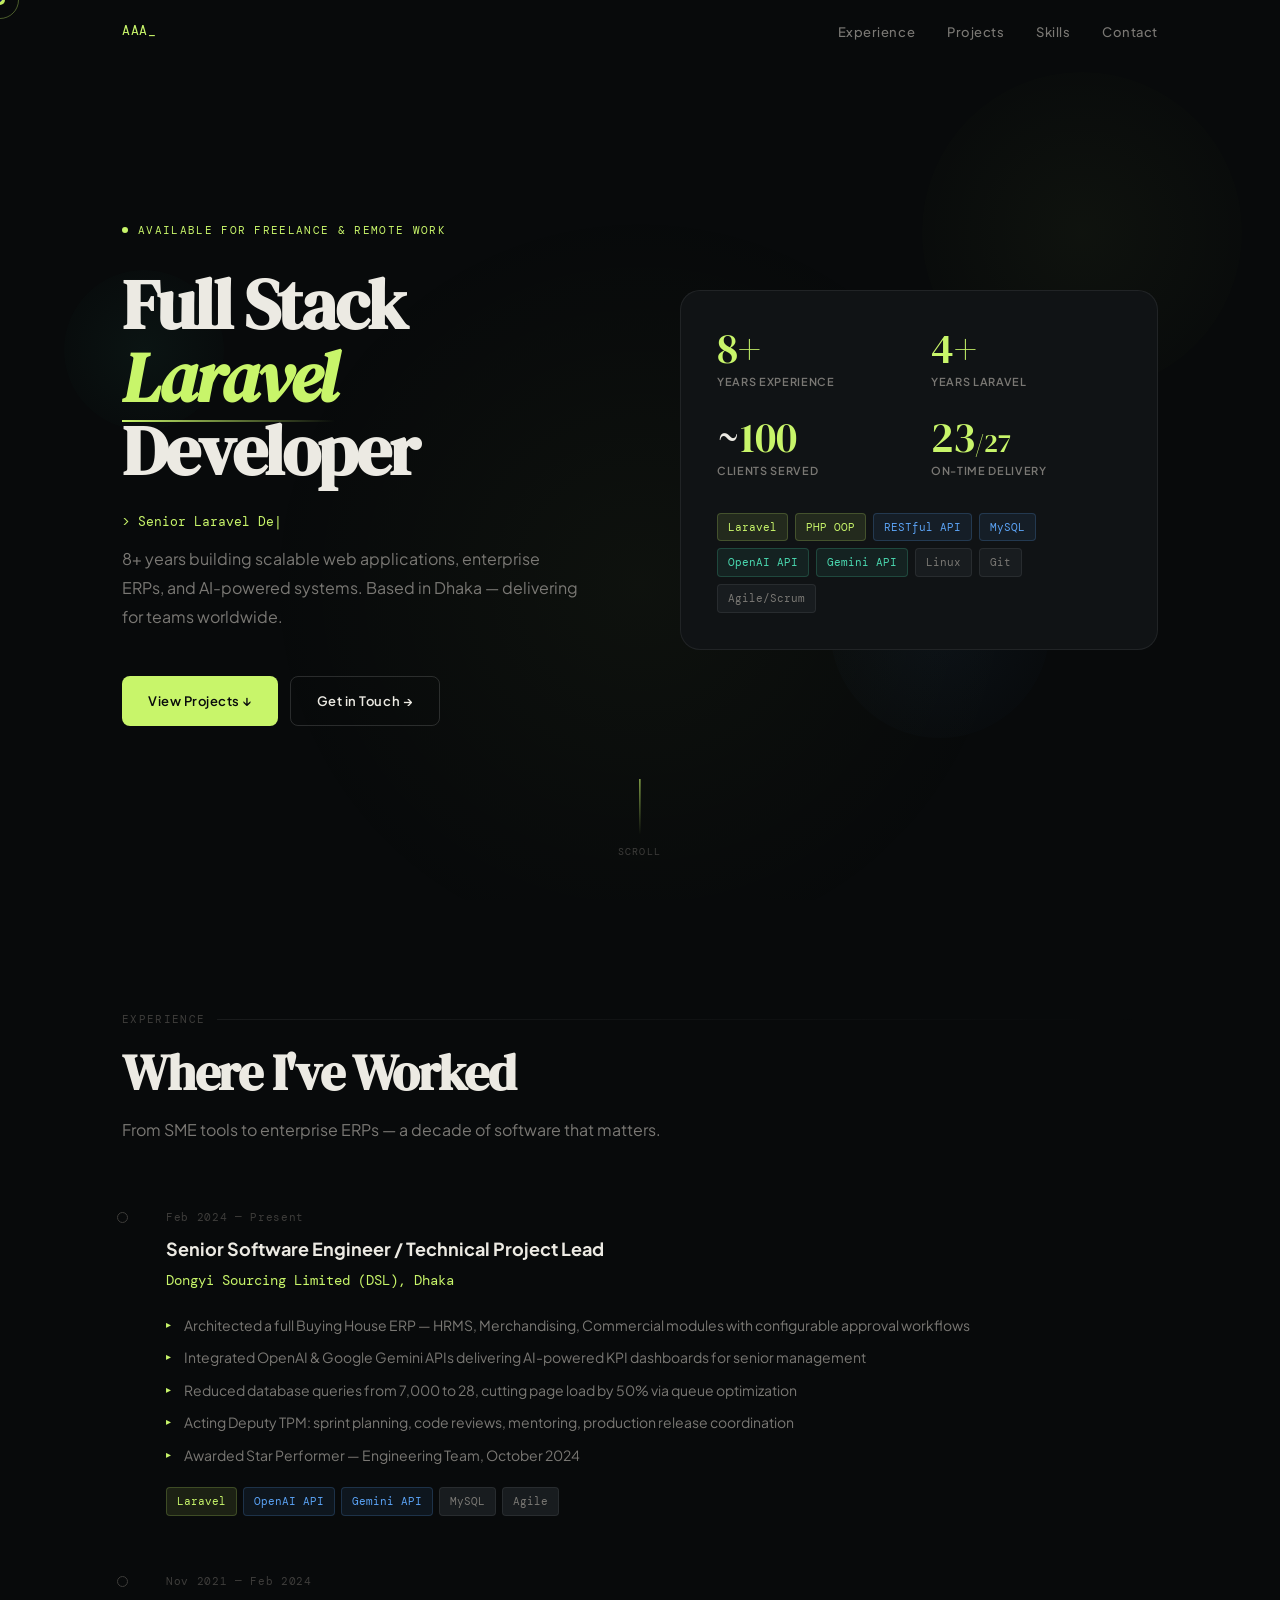
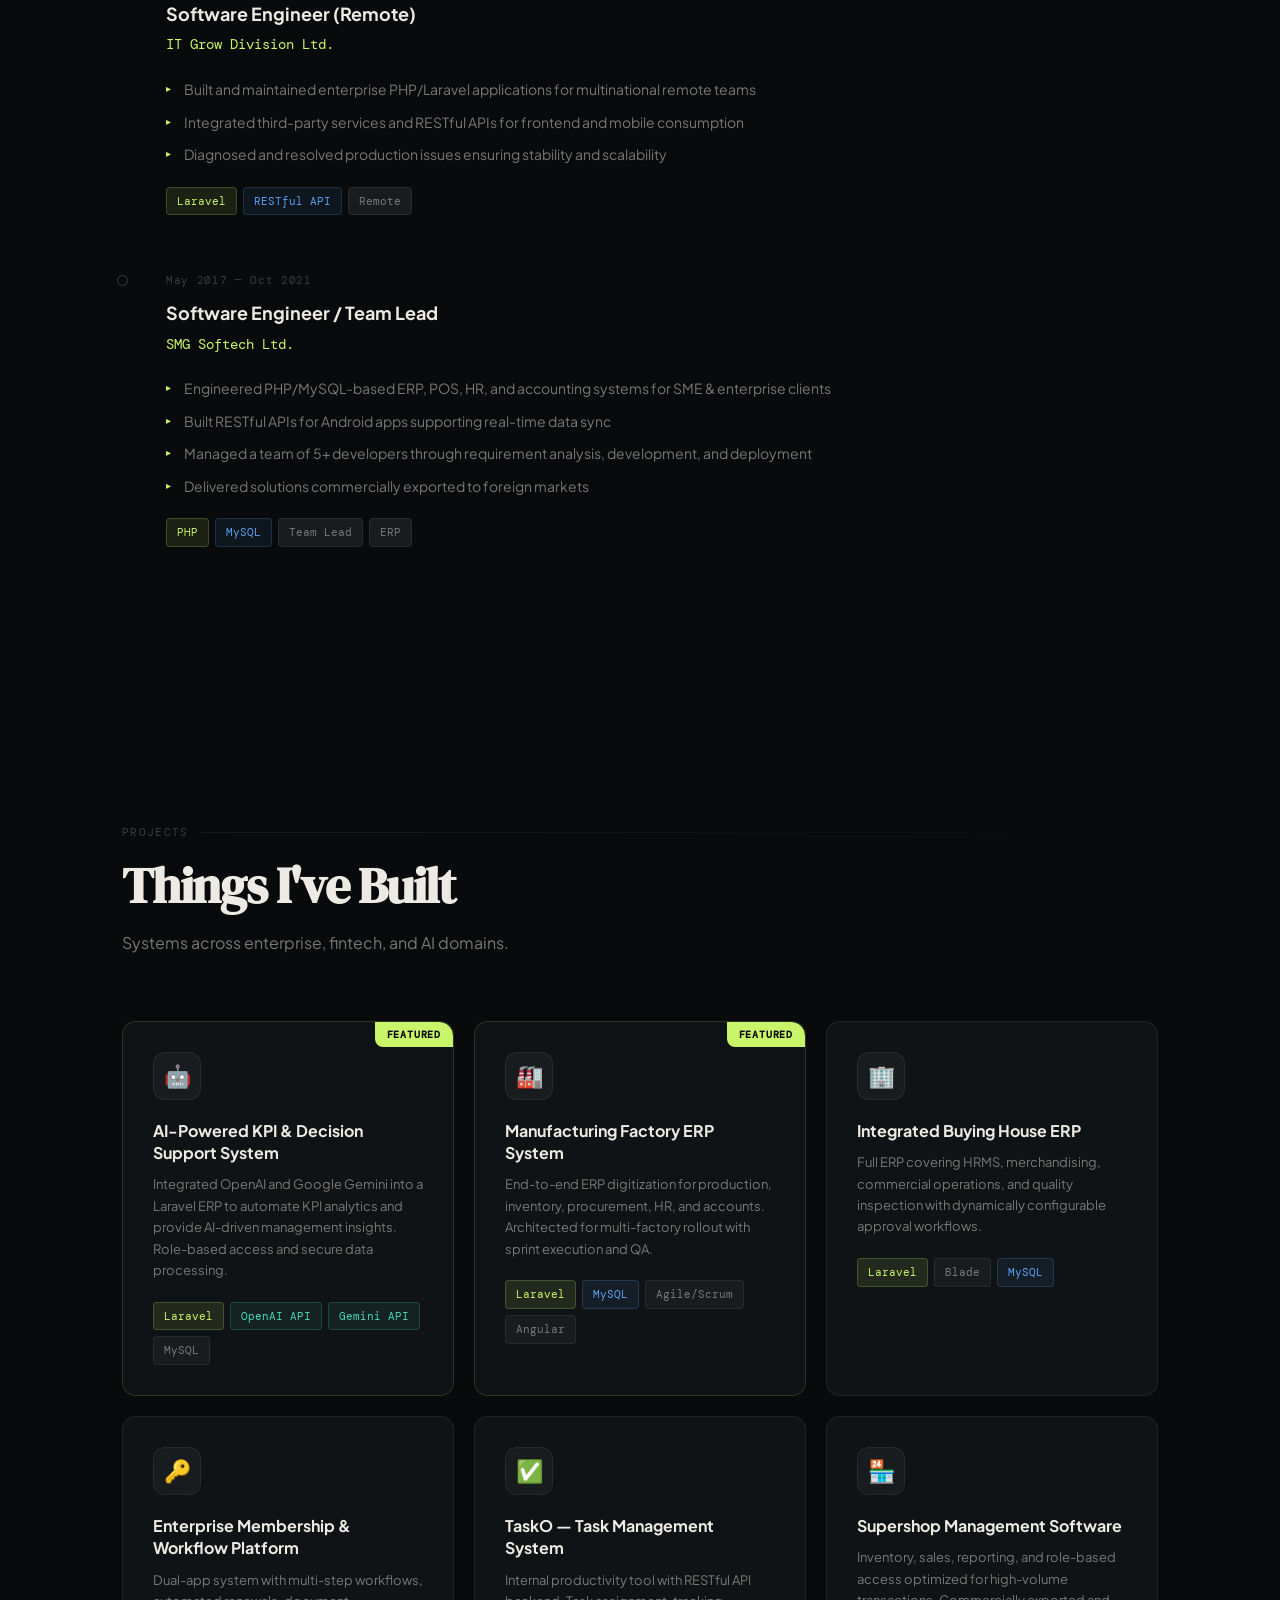
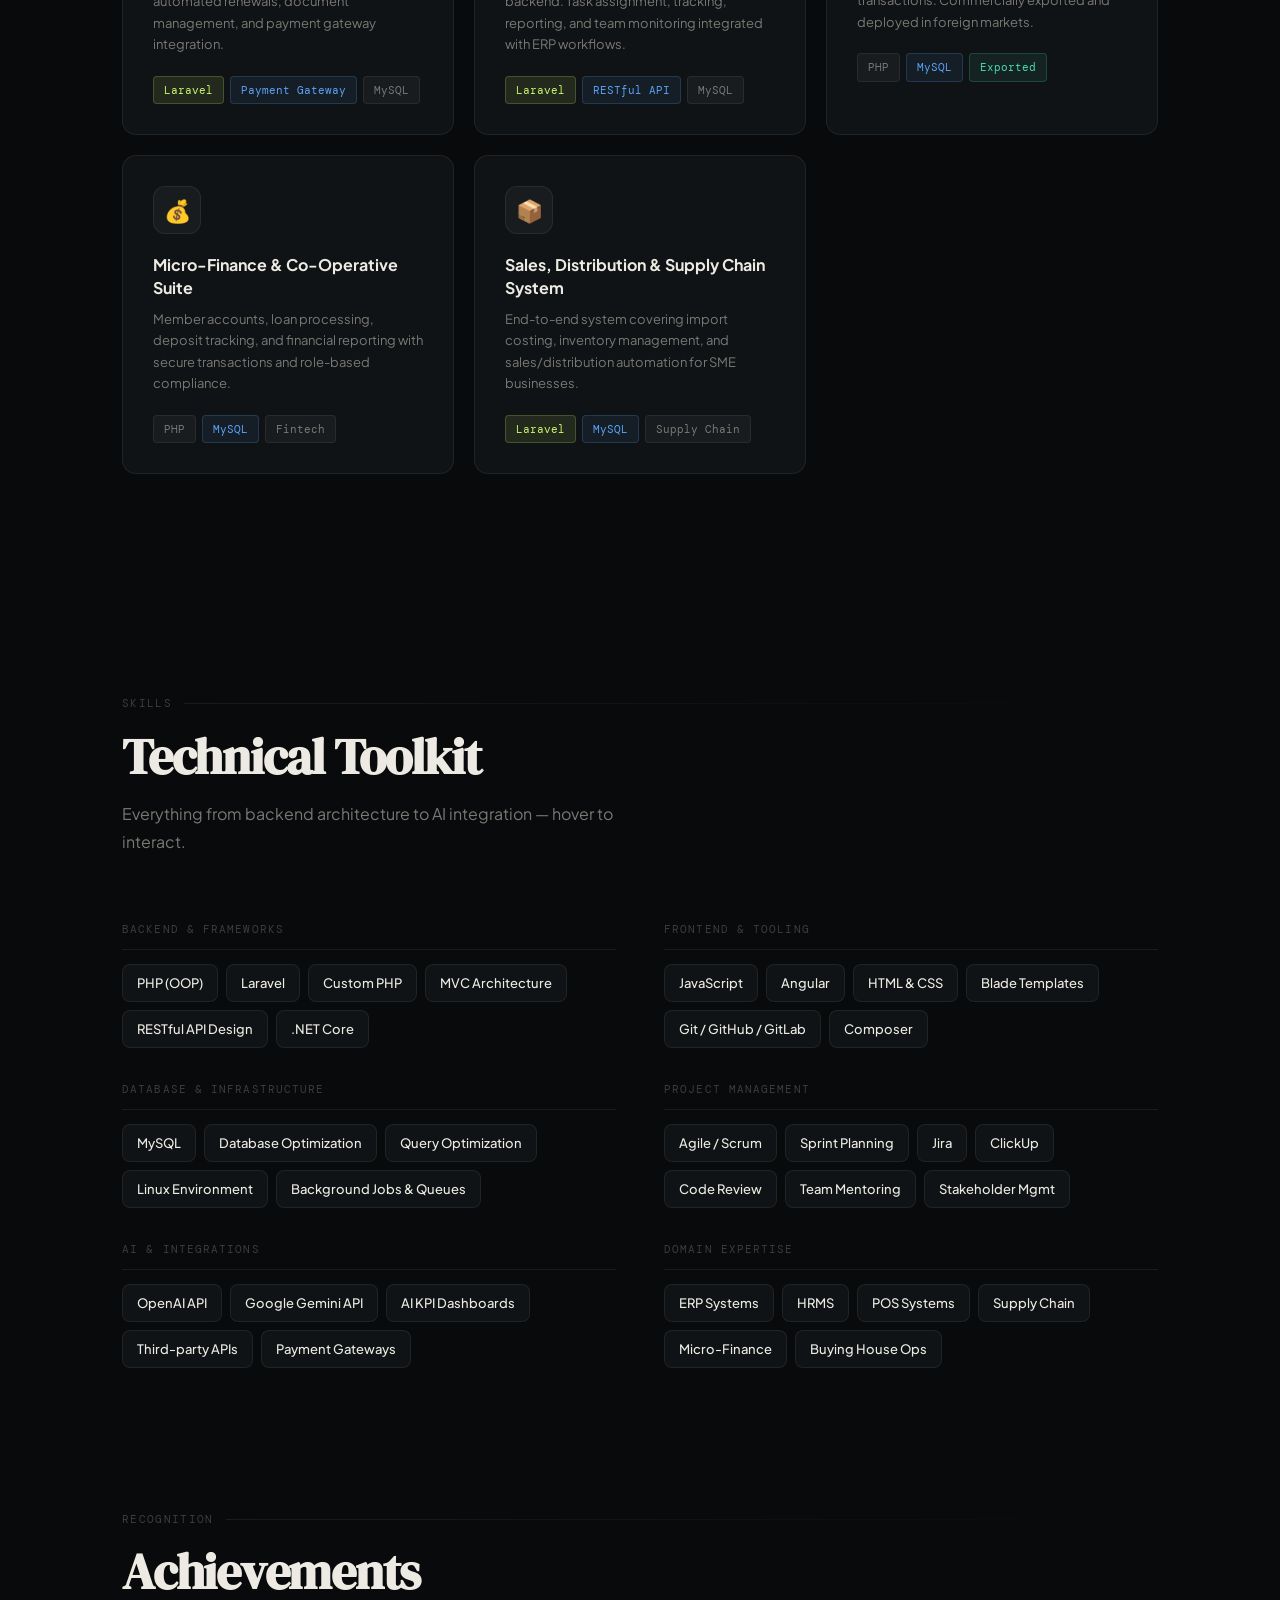
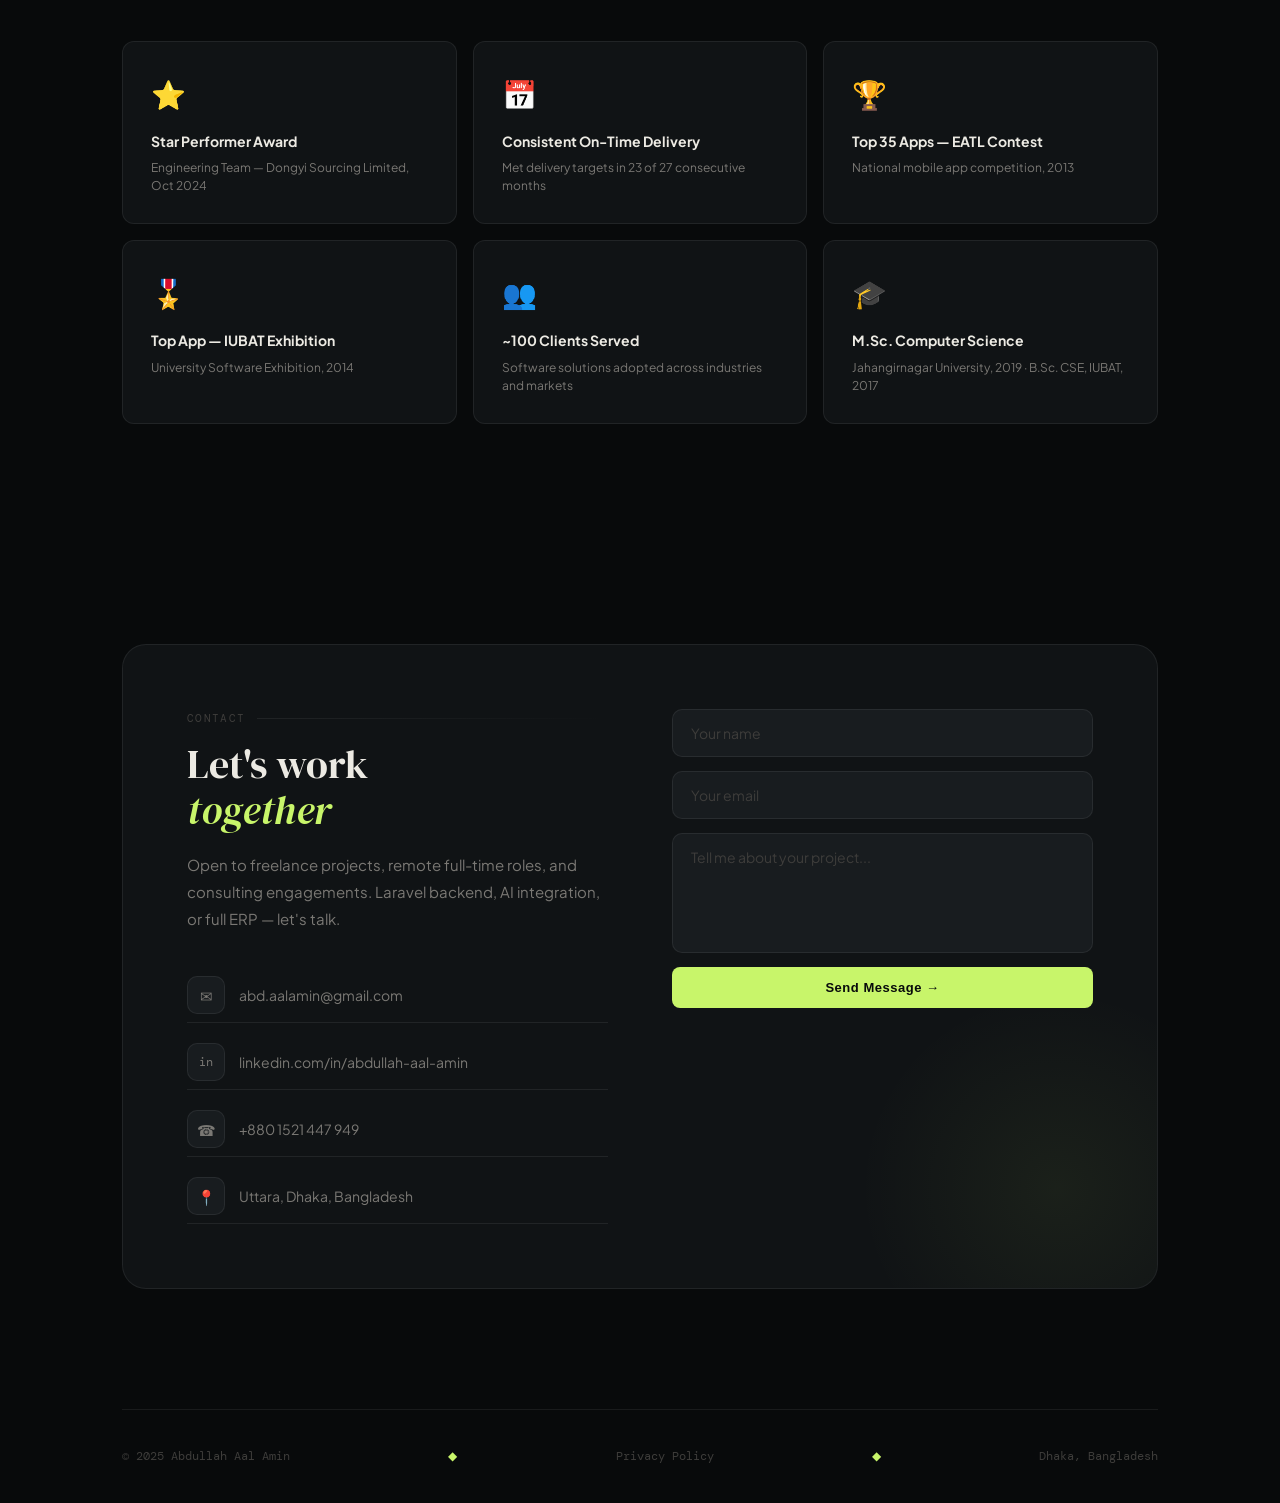
==== portfolio.html @ 5ec310ba "first commit" ====
<!DOCTYPE html>
<html lang="en">
<head>
<meta charset="UTF-8">
<meta name="viewport" content="width=device-width, initial-scale=1.0">
<title>Abdullah Aal Amin — Full Stack Laravel Developer</title>
<link rel="preconnect" href="https://fonts.googleapis.com">
<link rel="preconnect" href="https://fonts.gstatic.com" crossorigin>
<link href="https://fonts.googleapis.com/css2?family=DM+Serif+Display:ital@0;1&family=DM+Mono:wght@400;500&family=Plus+Jakarta+Sans:wght@300;400;500;600;700&display=swap" rel="stylesheet">
<style>
*,*::before,*::after{box-sizing:border-box;margin:0;padding:0}
:root{
  --bg:#080a0b;--sur:#101315;--sur2:#181c1f;
  --b:rgba(255,255,255,.07);--bh:rgba(255,255,255,.14);
  --tx:#eceae3;--mu:#7a7874;--di:#3e3d3b;
  --ac:#c8f56a;--a10:rgba(200,245,106,.10);--a20:rgba(200,245,106,.20);
  --bl:#5ba3f5;--tl:#4ad9b0;--pk:#f06292;--am:#f5c842;
  --fd:'DM Serif Display',serif;--fb:'Plus Jakarta Sans',sans-serif;--fm:'DM Mono',monospace;
}
html{scroll-behavior:smooth}
body{background:var(--bg);color:var(--tx);font-family:var(--fb);font-size:15px;line-height:1.7;-webkit-font-smoothing:antialiased;overflow-x:hidden;cursor:none}
::-webkit-scrollbar{width:3px}::-webkit-scrollbar-thumb{background:rgba(200,245,106,.3);border-radius:2px}

/* cursor */
#cur{position:fixed;width:10px;height:10px;background:var(--ac);border-radius:50%;pointer-events:none;z-index:9999;transform:translate(-50%,-50%);mix-blend-mode:difference;transition:width .2s,height .2s}
#cur-r{position:fixed;width:38px;height:38px;border:1px solid rgba(200,245,106,.35);border-radius:50%;pointer-events:none;z-index:9998;transform:translate(-50%,-50%);transition:width .3s,height .3s,opacity .3s}
a:hover~#cur,button:hover~#cur{width:22px;height:22px}

/* canvas */
#bgc{position:fixed;inset:0;z-index:0;pointer-events:none}

/* layout */
.wrap{position:relative;z-index:2}
.container{max-width:1100px;margin:0 auto;padding:0 32px}

/* nav */
nav{position:fixed;top:0;left:0;right:0;z-index:200;padding:18px 0;transition:all .4s}
nav.sc{background:rgba(8,10,11,.82);backdrop-filter:blur(24px);border-bottom:1px solid var(--b)}
nav .in{max-width:1100px;margin:0 auto;padding:0 32px;display:flex;align-items:center;justify-content:space-between}
.nlogo{font-family:var(--fm);font-size:13px;color:var(--ac);text-decoration:none;letter-spacing:.05em}
.nlogo::after{content:'_';animation:blink 1.1s step-end infinite}
@keyframes blink{50%{opacity:0}}
.nlinks{display:flex;gap:32px;list-style:none}
.nlinks a{color:var(--mu);text-decoration:none;font-size:13px;font-weight:500;letter-spacing:.04em;transition:color .2s;position:relative}
.nlinks a::after{content:'';position:absolute;bottom:-2px;left:0;width:0;height:1px;background:var(--ac);transition:width .3s}
.nlinks a:hover{color:var(--tx)}
.nlinks a:hover::after{width:100%}

/* hero */
#hero{min-height:100vh;display:flex;align-items:center;padding:140px 0 100px;position:relative;overflow:hidden}
.h-glow{position:absolute;top:15%;left:50%;transform:translateX(-50%);width:900px;height:900px;background:radial-gradient(ellipse,rgba(200,245,106,.035) 0%,transparent 60%);pointer-events:none;animation:pglow 5s ease-in-out infinite}
@keyframes pglow{0%,100%{opacity:.7;transform:translateX(-50%) scale(1)}50%{opacity:1;transform:translateX(-50%) scale(1.06)}}
.h-grid{display:grid;grid-template-columns:1fr 1fr;gap:80px;align-items:center}

.eyebrow{display:inline-flex;align-items:center;gap:10px;font-family:var(--fm);font-size:11px;color:var(--ac);letter-spacing:.12em;text-transform:uppercase;margin-bottom:28px;opacity:0;animation:sil .7s .2s ease forwards}
.edot{width:6px;height:6px;border-radius:50%;background:var(--ac);animation:dp 2s ease-in-out infinite;flex-shrink:0}
@keyframes dp{0%,100%{box-shadow:0 0 0 0 rgba(200,245,106,.5)}50%{box-shadow:0 0 0 7px rgba(200,245,106,0)}}

h1{font-family:var(--fd);font-size:clamp(44px,5.5vw,72px);line-height:1.04;letter-spacing:-.025em;margin-bottom:24px;opacity:0;animation:sil .8s .35s ease forwards}
h1 em{font-style:italic;color:var(--ac);position:relative}
h1 em::after{content:'';position:absolute;bottom:4px;left:0;right:0;height:2px;background:linear-gradient(90deg,var(--ac),transparent);transform:scaleX(0);transform-origin:left;animation:udraw 1s 1.3s ease forwards}
@keyframes udraw{to{transform:scaleX(1)}}

.tw-wrap{font-family:var(--fm);font-size:13px;color:var(--ac);min-height:24px;margin-bottom:10px;opacity:0;animation:fi .5s .55s forwards}
.hero-desc{color:var(--mu);font-size:16px;line-height:1.8;margin-bottom:44px;max-width:460px;opacity:0;animation:sil .7s .65s ease forwards}
.hctas{display:flex;gap:12px;flex-wrap:wrap;opacity:0;animation:sil .7s .8s ease forwards}

.btn{display:inline-flex;align-items:center;gap:8px;padding:13px 26px;border-radius:8px;font-size:13px;font-weight:600;letter-spacing:.04em;text-decoration:none;cursor:none;border:none;transition:all .25s;white-space:nowrap}
.btn-p{background:var(--ac);color:#080a0b;position:relative;overflow:hidden}
.btn-p::before{content:'';position:absolute;inset:0;background:linear-gradient(135deg,rgba(255,255,255,.2),transparent);opacity:0;transition:opacity .3s}
.btn-p:hover::before{opacity:1}
.btn-p:hover{transform:translateY(-2px);box-shadow:0 14px 40px rgba(200,245,106,.3)}
.btn-g{background:transparent;color:var(--tx);border:1px solid var(--bh)}
.btn-g:hover{border-color:var(--ac);color:var(--ac);box-shadow:0 0 20px rgba(200,245,106,.1)}

/* hero card */
.hcard{background:var(--sur);border:1px solid var(--b);border-radius:20px;padding:36px;position:relative;overflow:hidden;opacity:0;animation:sir .9s .5s ease forwards;transition:transform .15s ease-out}
.hcard-glow{position:absolute;inset:0;background:radial-gradient(circle at var(--mx,50%) var(--my,40%),rgba(200,245,106,.09) 0%,transparent 55%);pointer-events:none;opacity:0;transition:opacity .4s}
.hcard:hover .hcard-glow{opacity:1}
.sgrid{display:grid;grid-template-columns:1fr 1fr;gap:24px;margin-bottom:32px}
.snum{font-family:var(--fd);font-size:42px;color:var(--tx);line-height:1;margin-bottom:4px}
.snum span{color:var(--ac)}
.slbl{font-size:11px;color:var(--mu);font-weight:600;letter-spacing:.06em;text-transform:uppercase}
.tbs{display:flex;flex-wrap:wrap;gap:7px}
.badge{font-family:var(--fm);font-size:11px;padding:4px 10px;border-radius:4px;background:var(--sur2);color:var(--mu);border:1px solid var(--b);transition:all .2s;cursor:none}
.badge:hover{border-color:var(--bh);color:var(--tx)}
.badge.ac{color:var(--ac);border-color:var(--a20);background:var(--a10)}
.badge.bl{color:var(--bl);border-color:rgba(91,163,245,.2);background:rgba(91,163,245,.08)}
.badge.tl{color:var(--tl);border-color:rgba(74,217,176,.2);background:rgba(74,217,176,.08)}

/* scroll indicator */
.scroll-ind{position:absolute;bottom:40px;left:50%;transform:translateX(-50%);display:flex;flex-direction:column;align-items:center;gap:8px;opacity:0;animation:fi 1s 1.6s forwards}
.scroll-line{width:1px;height:56px;background:linear-gradient(to bottom,var(--ac),transparent);transform-origin:top;animation:sdrop 2.2s ease-in-out infinite}
@keyframes sdrop{0%{transform:scaleY(0);transform-origin:top}50%{transform:scaleY(1);transform-origin:top}51%{transform:scaleY(1);transform-origin:bottom}100%{transform:scaleY(0);transform-origin:bottom}}
.scroll-txt{font-family:var(--fm);font-size:10px;color:var(--di);letter-spacing:.12em;text-transform:uppercase}

/* sections */
section{padding:110px 0}
.slabel{display:flex;align-items:center;gap:12px;font-family:var(--fm);font-size:11px;color:var(--di);letter-spacing:.12em;text-transform:uppercase;margin-bottom:16px}
.slabel::after{content:'';flex:1;height:1px;background:linear-gradient(90deg,var(--b),transparent)}
h2{font-family:var(--fd);font-size:clamp(30px,4vw,50px);line-height:1.1;letter-spacing:-.025em;margin-bottom:16px}
.sdesc{color:var(--mu);font-size:16px;max-width:540px;margin-bottom:64px;line-height:1.75}

/* timeline */
.tline{position:relative}
.tline-bar{position:absolute;left:0;top:0;width:1px;background:linear-gradient(to bottom,var(--ac),rgba(200,245,106,.1));height:0;transition:height 1.2s ease}
.tlitem{padding:0 0 56px 44px;position:relative}
.tldot{position:absolute;left:-5px;top:4px;width:11px;height:11px;border-radius:50%;background:var(--bg);border:1.5px solid var(--di);transition:all .4s;z-index:2}
.tlitem:hover .tldot{border-color:var(--ac);background:var(--ac);box-shadow:0 0 18px rgba(200,245,106,.5)}
.tldate{font-family:var(--fm);font-size:11px;color:var(--di);letter-spacing:.06em;margin-bottom:8px}
.tlrole{font-size:18px;font-weight:700;color:var(--tx);margin-bottom:4px}
.tlco{font-size:14px;color:var(--ac);margin-bottom:16px;font-family:var(--fm)}
.tldesc{color:var(--mu);font-size:14px;line-height:1.75}
.tldesc ul{list-style:none}
.tldesc li{padding:4px 0 4px 18px;position:relative}
.tldesc li::before{content:'▸';position:absolute;left:0;color:var(--ac);font-size:10px;top:7px}
.tltags{display:flex;flex-wrap:wrap;gap:6px;margin-top:16px}

/* projects */
.pgrid{display:grid;grid-template-columns:repeat(auto-fill,minmax(330px,1fr));gap:20px}
.pcard{background:var(--sur);border:1px solid var(--b);border-radius:14px;padding:30px;position:relative;overflow:hidden;cursor:none;transition:border-color .3s}
.pcard::before{content:'';position:absolute;inset:0;background:radial-gradient(circle at var(--mx,50%) var(--my,50%),rgba(200,245,106,.07) 0%,transparent 55%);opacity:0;transition:opacity .3s;pointer-events:none}
.pcard:hover::before{opacity:1}
.pcard:hover{border-color:var(--bh)}
.pcard.feat{border-color:rgba(200,245,106,.15)}
.flbl{position:absolute;top:0;right:0;background:var(--ac);color:#080a0b;font-family:var(--fm);font-size:10px;font-weight:700;padding:4px 12px;border-radius:0 14px 0 8px;letter-spacing:.08em;text-transform:uppercase}
.picon{width:48px;height:48px;border-radius:12px;display:flex;align-items:center;justify-content:center;font-size:22px;margin-bottom:20px;background:var(--sur2);border:1px solid var(--b)}
.ptitle{font-size:16px;font-weight:700;margin-bottom:10px;line-height:1.4}
.pdesc{font-size:13px;color:var(--mu);line-height:1.65;margin-bottom:20px}
.ptags{display:flex;flex-wrap:wrap;gap:6px}

/* skills */
.sklayout{display:grid;grid-template-columns:1fr 1fr;gap:48px}
.skgroup{margin-bottom:32px}
.sktitle{font-family:var(--fm);font-size:11px;color:var(--di);letter-spacing:.1em;text-transform:uppercase;margin-bottom:14px;padding-bottom:10px;border-bottom:1px solid var(--b)}
.sklist{display:flex;flex-wrap:wrap;gap:8px}
.skchip{font-size:13px;font-weight:500;padding:7px 14px;border-radius:8px;background:var(--sur);border:1px solid var(--b);color:var(--tx);transition:all .25s;cursor:none;position:relative;overflow:hidden}
.skchip::before{content:'';position:absolute;inset:0;background:var(--ac);transform:translateY(101%);transition:transform .25s ease;z-index:0}
.skchip span{position:relative;z-index:1;transition:color .25s}
.skchip:hover::before{transform:translateY(0)}
.skchip:hover span{color:#080a0b}

/* achievements */
.agrid{display:grid;grid-template-columns:repeat(3,1fr);gap:16px}
.acard{background:var(--sur);border:1px solid var(--b);border-radius:12px;padding:28px;transition:all .3s;cursor:none;position:relative;overflow:hidden}
.acard::after{content:'';position:absolute;bottom:0;left:0;right:0;height:2px;background:linear-gradient(90deg,var(--ac),transparent);transform:scaleX(0);transform-origin:left;transition:transform .4s}
.acard:hover{border-color:var(--bh);transform:translateY(-3px)}
.acard:hover::after{transform:scaleX(1)}
.aicon{font-size:28px;margin-bottom:12px}
.atitle{font-size:14px;font-weight:700;margin-bottom:6px}
.asub{font-size:12px;color:var(--mu);line-height:1.5}

/* contact */
.cwrap{background:var(--sur);border:1px solid var(--b);border-radius:24px;padding:64px;display:grid;grid-template-columns:1fr 1fr;gap:64px;position:relative;overflow:hidden}
.cblob{position:absolute;bottom:-100px;right:-100px;width:400px;height:400px;background:radial-gradient(circle,rgba(200,245,106,.06) 0%,transparent 70%);pointer-events:none;animation:pglow 6s ease-in-out infinite}
.ctitle{font-family:var(--fd);font-size:40px;margin-bottom:18px;line-height:1.15}
.cdesc{color:var(--mu);font-size:15px;line-height:1.8;margin-bottom:36px}
.clinks{display:flex;flex-direction:column;gap:12px}
.clink{display:flex;align-items:center;gap:14px;color:var(--mu);text-decoration:none;font-size:14px;transition:all .25s;padding:8px 0;border-bottom:1px solid var(--b)}
.clink:hover{color:var(--ac);border-bottom-color:var(--a20);padding-left:6px}
.clico{width:38px;height:38px;border-radius:10px;background:var(--sur2);border:1px solid var(--b);display:flex;align-items:center;justify-content:center;font-size:15px;flex-shrink:0;transition:all .25s}
.clink:hover .clico{background:var(--a10);border-color:var(--a20)}
.cform{display:flex;flex-direction:column;gap:14px}
.cform input,.cform textarea{width:100%;padding:14px 18px;background:var(--sur2);border:1px solid var(--b);border-radius:10px;color:var(--tx);font-family:var(--fb);font-size:14px;outline:none;transition:border-color .25s,box-shadow .25s;resize:none}
.cform input:focus,.cform textarea:focus{border-color:var(--ac);box-shadow:0 0 0 3px rgba(200,245,106,.08)}
.cform input::placeholder,.cform textarea::placeholder{color:var(--di)}

/* footer */
footer{padding:36px 0;border-top:1px solid var(--b);display:flex;align-items:center;justify-content:space-between;font-size:12px;color:var(--di);font-family:var(--fm)}

/* reveal */
.rv{opacity:0;transform:translateY(30px);transition:opacity .7s ease,transform .7s ease}
.rv.on{opacity:1;transform:none}

/* orbs */
.orb{position:absolute;border-radius:50%;pointer-events:none;animation:forb var(--d,9s) ease-in-out infinite}
@keyframes forb{0%,100%{transform:translate(0,0)}33%{transform:translate(var(--x1,20px),var(--y1,-20px))}66%{transform:translate(var(--x2,-15px),var(--y2,15px))}}

/* keyframes */
@keyframes sil{from{opacity:0;transform:translateX(-28px)}to{opacity:1;transform:none}}
@keyframes sir{from{opacity:0;transform:translateX(28px)}to{opacity:1;transform:none}}
@keyframes fi{from{opacity:0}to{opacity:1}}

/* responsive */
@media(max-width:768px){
  .h-grid,.sklayout,.cwrap{grid-template-columns:1fr;gap:48px}
  .agrid{grid-template-columns:1fr 1fr}
  .nlinks{display:none}
  .container{padding:0 20px}
  footer{flex-direction:column;gap:8px;text-align:center}
  #cur,#cur-r{display:none}
  body{cursor:auto}
  .btn,.badge,.skchip,.pcard,.acard,.clink{cursor:auto}
}
</style>
</head>
<body>
<div id="cur"></div>
<div id="cur-r"></div>
<canvas id="bgc"></canvas>

<div class="wrap">

<nav id="nav">
  <div class="in">
    <a href="#hero" class="nlogo">AAA</a>
    <ul class="nlinks">
      <li><a href="#experience">Experience</a></li>
      <li><a href="#projects">Projects</a></li>
      <li><a href="#skills">Skills</a></li>
      <li><a href="#contact">Contact</a></li>
    </ul>
  </div>
</nav>

<section id="hero">
  <div class="h-glow"></div>
  <div class="orb" style="width:320px;height:320px;background:radial-gradient(circle,rgba(200,245,106,.04),transparent);top:8%;right:3%;--d:10s;--x1:25px;--y1:-18px;--x2:-18px;--y2:22px"></div>
  <div class="orb" style="width:220px;height:220px;background:radial-gradient(circle,rgba(91,163,245,.05),transparent);bottom:18%;right:18%;--d:13s;--x1:-22px;--y1:14px;--x2:18px;--y2:-22px"></div>
  <div class="orb" style="width:160px;height:160px;background:radial-gradient(circle,rgba(74,217,176,.05),transparent);top:30%;left:5%;--d:8s;--x1:15px;--y1:20px;--x2:-20px;--y2:-10px"></div>
  <div class="container">
    <div class="h-grid">
      <div>
        <div class="eyebrow"><div class="edot"></div>Available for freelance &amp; remote work</div>
        <h1>Full Stack<br><em>Laravel</em><br>Developer</h1>
        <div class="tw-wrap"><span id="tw"></span><span style="color:var(--ac);animation:blink 1s step-end infinite">|</span></div>
        <p class="hero-desc">8+ years building scalable web applications, enterprise ERPs, and AI-powered systems. Based in Dhaka — delivering for teams worldwide.</p>
        <div class="hctas">
          <a href="#projects" class="btn btn-p">View Projects ↓</a>
          <a href="#contact" class="btn btn-g">Get in Touch →</a>
        </div>
      </div>
      <div>
        <div class="hcard" id="hcard">
          <div class="hcard-glow"></div>
          <div class="sgrid">
            <div><div class="snum"><span class="cn" data-t="8">0</span><span>+</span></div><div class="slbl">Years Experience</div></div>
            <div><div class="snum"><span class="cn" data-t="4">0</span><span>+</span></div><div class="slbl">Years Laravel</div></div>
            <div><div class="snum">~<span class="cn" data-t="100">0</span></div><div class="slbl">Clients Served</div></div>
            <div><div class="snum"><span class="cn" data-t="23">0</span><span style="color:var(--ac);font-size:26px">/27</span></div><div class="slbl">On-Time Delivery</div></div>
          </div>
          <div class="tbs">
            <span class="badge ac">Laravel</span><span class="badge ac">PHP OOP</span><span class="badge bl">RESTful API</span><span class="badge bl">MySQL</span><span class="badge tl">OpenAI API</span><span class="badge tl">Gemini API</span><span class="badge">Linux</span><span class="badge">Git</span><span class="badge">Agile/Scrum</span>
          </div>
        </div>
      </div>
    </div>
  </div>
  <div class="scroll-ind">
    <div class="scroll-line"></div>
    <div class="scroll-txt">Scroll</div>
  </div>
</section>

<section id="experience">
  <div class="container">
    <div class="slabel rv">Experience</div>
    <h2 class="rv">Where I've Worked</h2>
    <p class="sdesc rv">From SME tools to enterprise ERPs — a decade of software that matters.</p>
    <div class="tline">
      <div class="tline-bar" id="tlbar"></div>
      <div class="tlitem rv">
        <div class="tldot"></div>
        <div class="tldate">Feb 2024 — Present</div>
        <div class="tlrole">Senior Software Engineer / Technical Project Lead</div>
        <div class="tlco">Dongyi Sourcing Limited (DSL), Dhaka</div>
        <div class="tldesc"><ul>
          <li>Architected a full Buying House ERP — HRMS, Merchandising, Commercial modules with configurable approval workflows</li>
          <li>Integrated OpenAI &amp; Google Gemini APIs delivering AI-powered KPI dashboards for senior management</li>
          <li>Reduced database queries from 7,000 to 28, cutting page load by 50% via queue optimization</li>
          <li>Acting Deputy TPM: sprint planning, code reviews, mentoring, production release coordination</li>
          <li>Awarded Star Performer — Engineering Team, October 2024</li>
        </ul></div>
        <div class="tltags"><span class="badge ac">Laravel</span><span class="badge bl">OpenAI API</span><span class="badge bl">Gemini API</span><span class="badge">MySQL</span><span class="badge">Agile</span></div>
      </div>
      <div class="tlitem rv">
        <div class="tldot"></div>
        <div class="tldate">Nov 2021 — Feb 2024</div>
        <div class="tlrole">Software Engineer (Remote)</div>
        <div class="tlco">IT Grow Division Ltd.</div>
        <div class="tldesc"><ul>
          <li>Built and maintained enterprise PHP/Laravel applications for multinational remote teams</li>
          <li>Integrated third-party services and RESTful APIs for frontend and mobile consumption</li>
          <li>Diagnosed and resolved production issues ensuring stability and scalability</li>
        </ul></div>
        <div class="tltags"><span class="badge ac">Laravel</span><span class="badge bl">RESTful API</span><span class="badge">Remote</span></div>
      </div>
      <div class="tlitem rv">
        <div class="tldot"></div>
        <div class="tldate">May 2017 — Oct 2021</div>
        <div class="tlrole">Software Engineer / Team Lead</div>
        <div class="tlco">SMG Softech Ltd.</div>
        <div class="tldesc"><ul>
          <li>Engineered PHP/MySQL-based ERP, POS, HR, and accounting systems for SME &amp; enterprise clients</li>
          <li>Built RESTful APIs for Android apps supporting real-time data sync</li>
          <li>Managed a team of 5+ developers through requirement analysis, development, and deployment</li>
          <li>Delivered solutions commercially exported to foreign markets</li>
        </ul></div>
        <div class="tltags"><span class="badge ac">PHP</span><span class="badge bl">MySQL</span><span class="badge">Team Lead</span><span class="badge">ERP</span></div>
      </div>
    </div>
  </div>
</section>

<section id="projects">
  <div class="container">
    <div class="slabel rv">Projects</div>
    <h2 class="rv">Things I've Built</h2>
    <p class="sdesc rv">Systems across enterprise, fintech, and AI domains.</p>
    <div class="pgrid">
      <div class="pcard feat rv"><div class="flbl">Featured</div><div class="picon">🤖</div><div class="ptitle">AI-Powered KPI &amp; Decision Support System</div><div class="pdesc">Integrated OpenAI and Google Gemini into a Laravel ERP to automate KPI analytics and provide AI-driven management insights. Role-based access and secure data processing.</div><div class="ptags"><span class="badge ac">Laravel</span><span class="badge tl">OpenAI API</span><span class="badge tl">Gemini API</span><span class="badge">MySQL</span></div></div>
      <div class="pcard feat rv"><div class="flbl">Featured</div><div class="picon">🏭</div><div class="ptitle">Manufacturing Factory ERP System</div><div class="pdesc">End-to-end ERP digitization for production, inventory, procurement, HR, and accounts. Architected for multi-factory rollout with sprint execution and QA.</div><div class="ptags"><span class="badge ac">Laravel</span><span class="badge bl">MySQL</span><span class="badge">Agile/Scrum</span><span class="badge">Angular</span></div></div>
      <div class="pcard rv"><div class="picon">🏢</div><div class="ptitle">Integrated Buying House ERP</div><div class="pdesc">Full ERP covering HRMS, merchandising, commercial operations, and quality inspection with dynamically configurable approval workflows.</div><div class="ptags"><span class="badge ac">Laravel</span><span class="badge">Blade</span><span class="badge bl">MySQL</span></div></div>
      <div class="pcard rv"><div class="picon">🔑</div><div class="ptitle">Enterprise Membership &amp; Workflow Platform</div><div class="pdesc">Dual-app system with multi-step workflows, automated renewals, document management, and payment gateway integration.</div><div class="ptags"><span class="badge ac">Laravel</span><span class="badge bl">Payment Gateway</span><span class="badge">MySQL</span></div></div>
      <div class="pcard rv"><div class="picon">✅</div><div class="ptitle">TaskO — Task Management System</div><div class="pdesc">Internal productivity tool with RESTful API backend. Task assignment, tracking, reporting, and team monitoring integrated with ERP workflows.</div><div class="ptags"><span class="badge ac">Laravel</span><span class="badge bl">RESTful API</span><span class="badge">MySQL</span></div></div>
      <div class="pcard rv"><div class="picon">🏪</div><div class="ptitle">Supershop Management Software</div><div class="pdesc">Inventory, sales, reporting, and role-based access optimized for high-volume transactions. Commercially exported and deployed in foreign markets.</div><div class="ptags"><span class="badge">PHP</span><span class="badge bl">MySQL</span><span class="badge tl">Exported</span></div></div>
      <div class="pcard rv"><div class="picon">💰</div><div class="ptitle">Micro-Finance &amp; Co-Operative Suite</div><div class="pdesc">Member accounts, loan processing, deposit tracking, and financial reporting with secure transactions and role-based compliance.</div><div class="ptags"><span class="badge">PHP</span><span class="badge bl">MySQL</span><span class="badge">Fintech</span></div></div>
      <div class="pcard rv"><div class="picon">📦</div><div class="ptitle">Sales, Distribution &amp; Supply Chain System</div><div class="pdesc">End-to-end system covering import costing, inventory management, and sales/distribution automation for SME businesses.</div><div class="ptags"><span class="badge ac">Laravel</span><span class="badge bl">MySQL</span><span class="badge">Supply Chain</span></div></div>
    </div>
  </div>
</section>

<section id="skills">
  <div class="container">
    <div class="slabel rv">Skills</div>
    <h2 class="rv">Technical Toolkit</h2>
    <p class="sdesc rv">Everything from backend architecture to AI integration — hover to interact.</p>
    <div class="sklayout">
      <div>
        <div class="skgroup rv"><div class="sktitle">Backend &amp; Frameworks</div><div class="sklist"><span class="skchip"><span>PHP (OOP)</span></span><span class="skchip"><span>Laravel</span></span><span class="skchip"><span>Custom PHP</span></span><span class="skchip"><span>MVC Architecture</span></span><span class="skchip"><span>RESTful API Design</span></span><span class="skchip"><span>.NET Core</span></span></div></div>
        <div class="skgroup rv"><div class="sktitle">Database &amp; Infrastructure</div><div class="sklist"><span class="skchip"><span>MySQL</span></span><span class="skchip"><span>Database Optimization</span></span><span class="skchip"><span>Query Optimization</span></span><span class="skchip"><span>Linux Environment</span></span><span class="skchip"><span>Background Jobs &amp; Queues</span></span></div></div>
        <div class="skgroup rv"><div class="sktitle">AI &amp; Integrations</div><div class="sklist"><span class="skchip"><span>OpenAI API</span></span><span class="skchip"><span>Google Gemini API</span></span><span class="skchip"><span>AI KPI Dashboards</span></span><span class="skchip"><span>Third-party APIs</span></span><span class="skchip"><span>Payment Gateways</span></span></div></div>
      </div>
      <div>
        <div class="skgroup rv"><div class="sktitle">Frontend &amp; Tooling</div><div class="sklist"><span class="skchip"><span>JavaScript</span></span><span class="skchip"><span>Angular</span></span><span class="skchip"><span>HTML &amp; CSS</span></span><span class="skchip"><span>Blade Templates</span></span><span class="skchip"><span>Git / GitHub / GitLab</span></span><span class="skchip"><span>Composer</span></span></div></div>
        <div class="skgroup rv"><div class="sktitle">Project Management</div><div class="sklist"><span class="skchip"><span>Agile / Scrum</span></span><span class="skchip"><span>Sprint Planning</span></span><span class="skchip"><span>Jira</span></span><span class="skchip"><span>ClickUp</span></span><span class="skchip"><span>Code Review</span></span><span class="skchip"><span>Team Mentoring</span></span><span class="skchip"><span>Stakeholder Mgmt</span></span></div></div>
        <div class="skgroup rv"><div class="sktitle">Domain Expertise</div><div class="sklist"><span class="skchip"><span>ERP Systems</span></span><span class="skchip"><span>HRMS</span></span><span class="skchip"><span>POS Systems</span></span><span class="skchip"><span>Supply Chain</span></span><span class="skchip"><span>Micro-Finance</span></span><span class="skchip"><span>Buying House Ops</span></span></div></div>
      </div>
    </div>
  </div>
</section>

<section id="achievements" style="padding-top:0">
  <div class="container">
    <div class="slabel rv">Recognition</div>
    <h2 class="rv">Achievements</h2><br>
    <div class="agrid">
      <div class="acard rv"><div class="aicon">⭐</div><div class="atitle">Star Performer Award</div><div class="asub">Engineering Team — Dongyi Sourcing Limited, Oct 2024</div></div>
      <div class="acard rv"><div class="aicon">📅</div><div class="atitle">Consistent On-Time Delivery</div><div class="asub">Met delivery targets in 23 of 27 consecutive months</div></div>
      <div class="acard rv"><div class="aicon">🏆</div><div class="atitle">Top 35 Apps — EATL Contest</div><div class="asub">National mobile app competition, 2013</div></div>
      <div class="acard rv"><div class="aicon">🎖️</div><div class="atitle">Top App — IUBAT Exhibition</div><div class="asub">University Software Exhibition, 2014</div></div>
      <div class="acard rv"><div class="aicon">👥</div><div class="atitle">~100 Clients Served</div><div class="asub">Software solutions adopted across industries and markets</div></div>
      <div class="acard rv"><div class="aicon">🎓</div><div class="atitle">M.Sc. Computer Science</div><div class="asub">Jahangirnagar University, 2019 · B.Sc. CSE, IUBAT, 2017</div></div>
    </div>
  </div>
</section>

<section id="contact" style="padding-bottom:120px">
  <div class="container">
    <div class="cwrap rv">
      <div class="cblob"></div>
      <div>
        <div class="slabel" style="margin-bottom:14px">Contact</div>
        <div class="ctitle">Let's work<br><em style="font-style:italic;color:var(--ac)">together</em></div>
        <p class="cdesc">Open to freelance projects, remote full-time roles, and consulting engagements. Laravel backend, AI integration, or full ERP — let's talk.</p>
        <div class="clinks">
          <a href="mailto:abd.aalamin@gmail.com" class="clink"><div class="clico">✉</div>abd.aalamin@gmail.com</a>
          <a href="https://linkedin.com/in/abdullah-aal-amin" target="_blank" class="clink"><div class="clico" style="font-family:var(--fm);font-size:12px">in</div>linkedin.com/in/abdullah-aal-amin</a>
          <a href="tel:+8801521447949" class="clink"><div class="clico">☎</div>+880 1521 447 949</a>
          <span class="clink" style="cursor:default"><div class="clico">📍</div>Uttara, Dhaka, Bangladesh</span>
        </div>
      </div>
      <div>
        <div class="cform">
          <input type="text" placeholder="Your name">
          <input type="email" placeholder="Your email">
          <textarea rows="5" placeholder="Tell me about your project..."></textarea>
          <button class="btn btn-p" style="width:100%;justify-content:center" onclick="this.textContent='Message Sent ✓';this.style.background='var(--tl)';this.style.boxShadow='0 10px 30px rgba(74,217,176,.3)'">Send Message →</button>
        </div>
      </div>
    </div>
  </div>
</section>

<div class="container">
  <footer>
    <span>© 2025 Abdullah Aal Amin</span>
    <span style="color:var(--ac)">◆</span>
    <a href="privacy-policy.html" style="color:var(--di); text-decoration:none; transition:color 0.2s;" onmouseover="this.style.color='var(--tx)'" onmouseout="this.style.color='var(--di)'">Privacy Policy</a>
    <span style="color:var(--ac)">◆</span>
    <span>Dhaka, Bangladesh</span>
  </footer>
</div>
</div>

<script>
/* cursor */
const cur=document.getElementById('cur'),curR=document.getElementById('cur-r');
let mx=0,my=0,rx=0,ry=0;
document.addEventListener('mousemove',e=>{
  mx=e.clientX;my=e.clientY;
  cur.style.left=mx+'px';cur.style.top=my+'px';
});
(function loop(){rx+=(mx-rx)*.11;ry+=(my-ry)*.11;curR.style.left=rx+'px';curR.style.top=ry+'px';requestAnimationFrame(loop)})();

/* canvas particles */
const cv=document.getElementById('bgc'),cx=cv.getContext('2d');
let W,H;
function resize(){W=cv.width=innerWidth;H=cv.height=innerHeight}resize();addEventListener('resize',resize);
const CHARS='LARAVELPHPMYSQLAPI01./{}[];'.split('');
class P{
  constructor(){this.r()}
  r(){this.x=Math.random()*W;this.y=Math.random()*H;this.vx=(Math.random()-.5)*.35;this.vy=(Math.random()-.5)*.35;this.sz=Math.random()*1.5+.5;this.ch=Math.random()<.25?CHARS[Math.floor(Math.random()*CHARS.length)]:null;this.a=Math.random()*.35+.1;this.life=0;this.ml=180+Math.random()*280}
  u(){this.x+=this.vx;this.y+=this.vy;this.life++;if(this.life>this.ml||this.x<0||this.x>W||this.y<0||this.y>H)this.r()}
  d(){const a=this.a*Math.sin(Math.PI*this.life/this.ml);if(this.ch){cx.font=`${8+this.sz*2}px 'DM Mono'`;cx.fillStyle=`rgba(200,245,106,${a*.45})`;cx.fillText(this.ch,this.x,this.y)}else{cx.beginPath();cx.arc(this.x,this.y,this.sz,0,Math.PI*2);cx.fillStyle=`rgba(200,245,106,${a})`;cx.fill()}}
}
const pts=Array.from({length:90},()=>new P());
function drawLines(){
  for(let i=0;i<pts.length;i++)for(let j=i+1;j<pts.length;j++){
    const dx=pts[i].x-pts[j].x,dy=pts[i].y-pts[j].y,d=Math.sqrt(dx*dx+dy*dy);
    if(d<130){cx.beginPath();cx.moveTo(pts[i].x,pts[i].y);cx.lineTo(pts[j].x,pts[j].y);cx.strokeStyle=`rgba(200,245,106,${(1-d/130)*.055})`;cx.lineWidth=.5;cx.stroke()}
  }
}
(function anim(){cx.clearRect(0,0,W,H);drawLines();pts.forEach(p=>{p.u();p.d()});requestAnimationFrame(anim)})();

/* nav */
window.addEventListener('scroll',()=>{
  document.getElementById('nav').classList.toggle('sc',scrollY>40);
  // timeline bar
  const exp=document.getElementById('experience');
  const bar=document.getElementById('tlbar');
  if(exp&&bar){
    const tl=exp.querySelector('.tline');
    const tbh=tl.offsetHeight;
    const rect=exp.getBoundingClientRect();
    const prog=Math.max(0,Math.min(1,(-rect.top+200)/(rect.height)));
    bar.style.height=(prog*tbh)+'px';
  }
});

/* typewriter */
const lines=['Senior Laravel Developer','Full Stack PHP Engineer','AI Integration Specialist','Technical Project Lead'];
let li=0,ci=0,del=false;
const tw=document.getElementById('tw');
function type(){
  if(!del){tw.textContent='> '+lines[li].slice(0,ci+1);ci++;if(ci===lines[li].length){del=true;setTimeout(type,1800);return}}
  else{tw.textContent='> '+lines[li].slice(0,ci-1);ci--;if(ci===0){del=false;li=(li+1)%lines.length}}
  setTimeout(type,del?42:85);
}
setTimeout(type,1400);

/* counter */
function animCount(el){
  const t=parseInt(el.dataset.t);let c=0;
  const s=Math.max(1,Math.floor(t/28));
  const iv=setInterval(()=>{c=Math.min(c+s,t);el.textContent=c;if(c>=t)clearInterval(iv)},42);
}
const cObs=new IntersectionObserver(e=>{e.forEach(en=>{if(en.isIntersecting){document.querySelectorAll('.cn').forEach(animCount);cObs.disconnect()}})},{threshold:.5});
const hc=document.getElementById('hcard');if(hc)cObs.observe(hc);

/* scroll reveal */
const rvObs=new IntersectionObserver(entries=>{
  entries.forEach((e,i)=>{if(e.isIntersecting)setTimeout(()=>e.target.classList.add('on'),parseInt(e.target.dataset.d||0))});
},{threshold:.1});
document.querySelectorAll('.rv').forEach((el,i)=>{el.dataset.d=(i%6)*70;rvObs.observe(el)});

/* staggered grid reveals */
document.querySelectorAll('.pgrid .pcard').forEach((c,i)=>{c.style.transitionDelay=`${i*55}ms`});
document.querySelectorAll('.agrid .acard').forEach((c,i)=>{c.style.transitionDelay=`${i*55}ms`});

/* 3D tilt */
function tilt3d(el,intensity=7){
  el.addEventListener('mousemove',e=>{
    const r=el.getBoundingClientRect();
    const xp=(e.clientX-r.left)/r.width-.5,yp=(e.clientY-r.top)/r.height-.5;
    el.style.transform=`perspective(700px) rotateY(${xp*intensity}deg) rotateX(${-yp*intensity}deg) scale(1.015)`;
    const glow=el.querySelector('.hcard-glow');
    if(glow){glow.style.setProperty('--mx',((e.clientX-r.left)/r.width*100)+'%');glow.style.setProperty('--my',((e.clientY-r.top)/r.height*100)+'%')}
    el.style.setProperty('--mx',((e.clientX-r.left)/r.width*100)+'%');
    el.style.setProperty('--my',((e.clientY-r.top)/r.height*100)+'%');
  });
  el.addEventListener('mouseleave',()=>{el.style.transform='';el.style.transition='transform .5s ease'});
  el.addEventListener('mouseenter',()=>{el.style.transition='transform .15s ease'});
}
document.querySelector('.hcard')&&tilt3d(document.querySelector('.hcard'),8);
document.querySelectorAll('.pcard').forEach(c=>tilt3d(c,5));
</script>
</body>
</html>
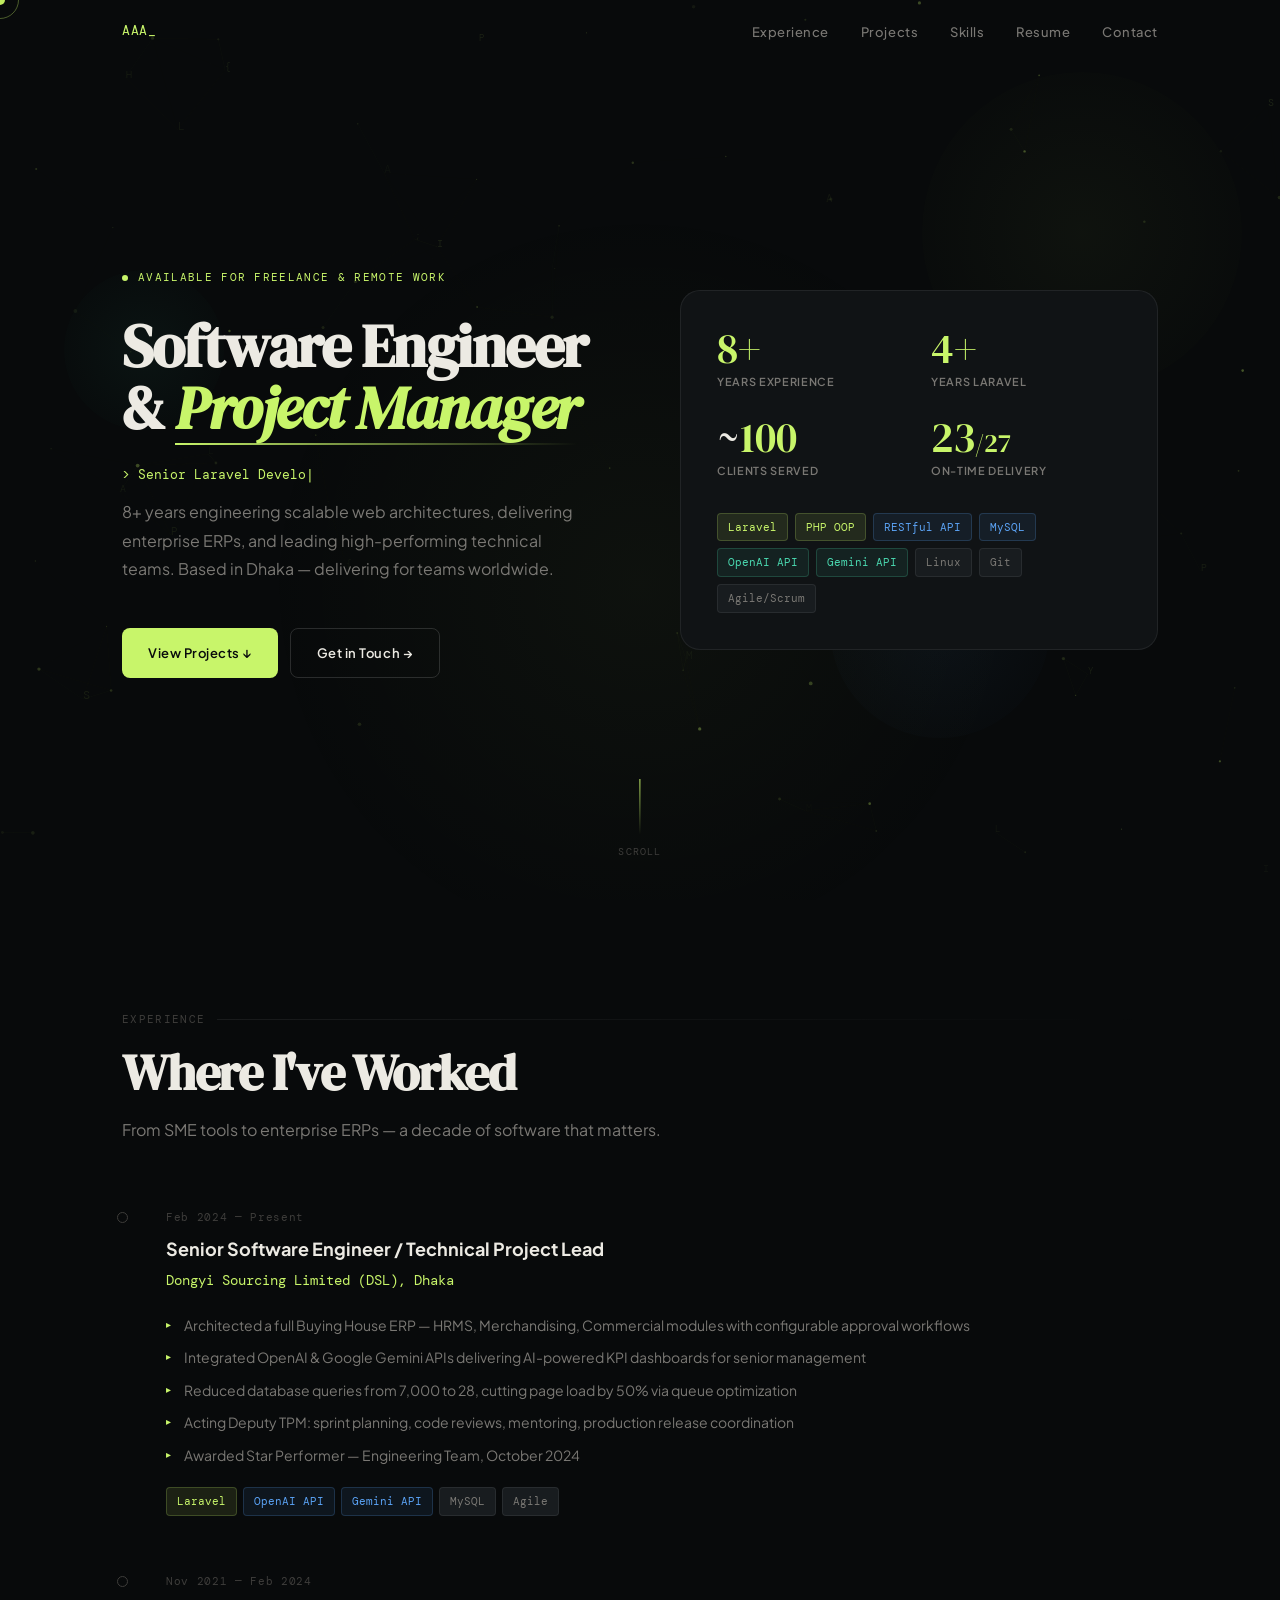
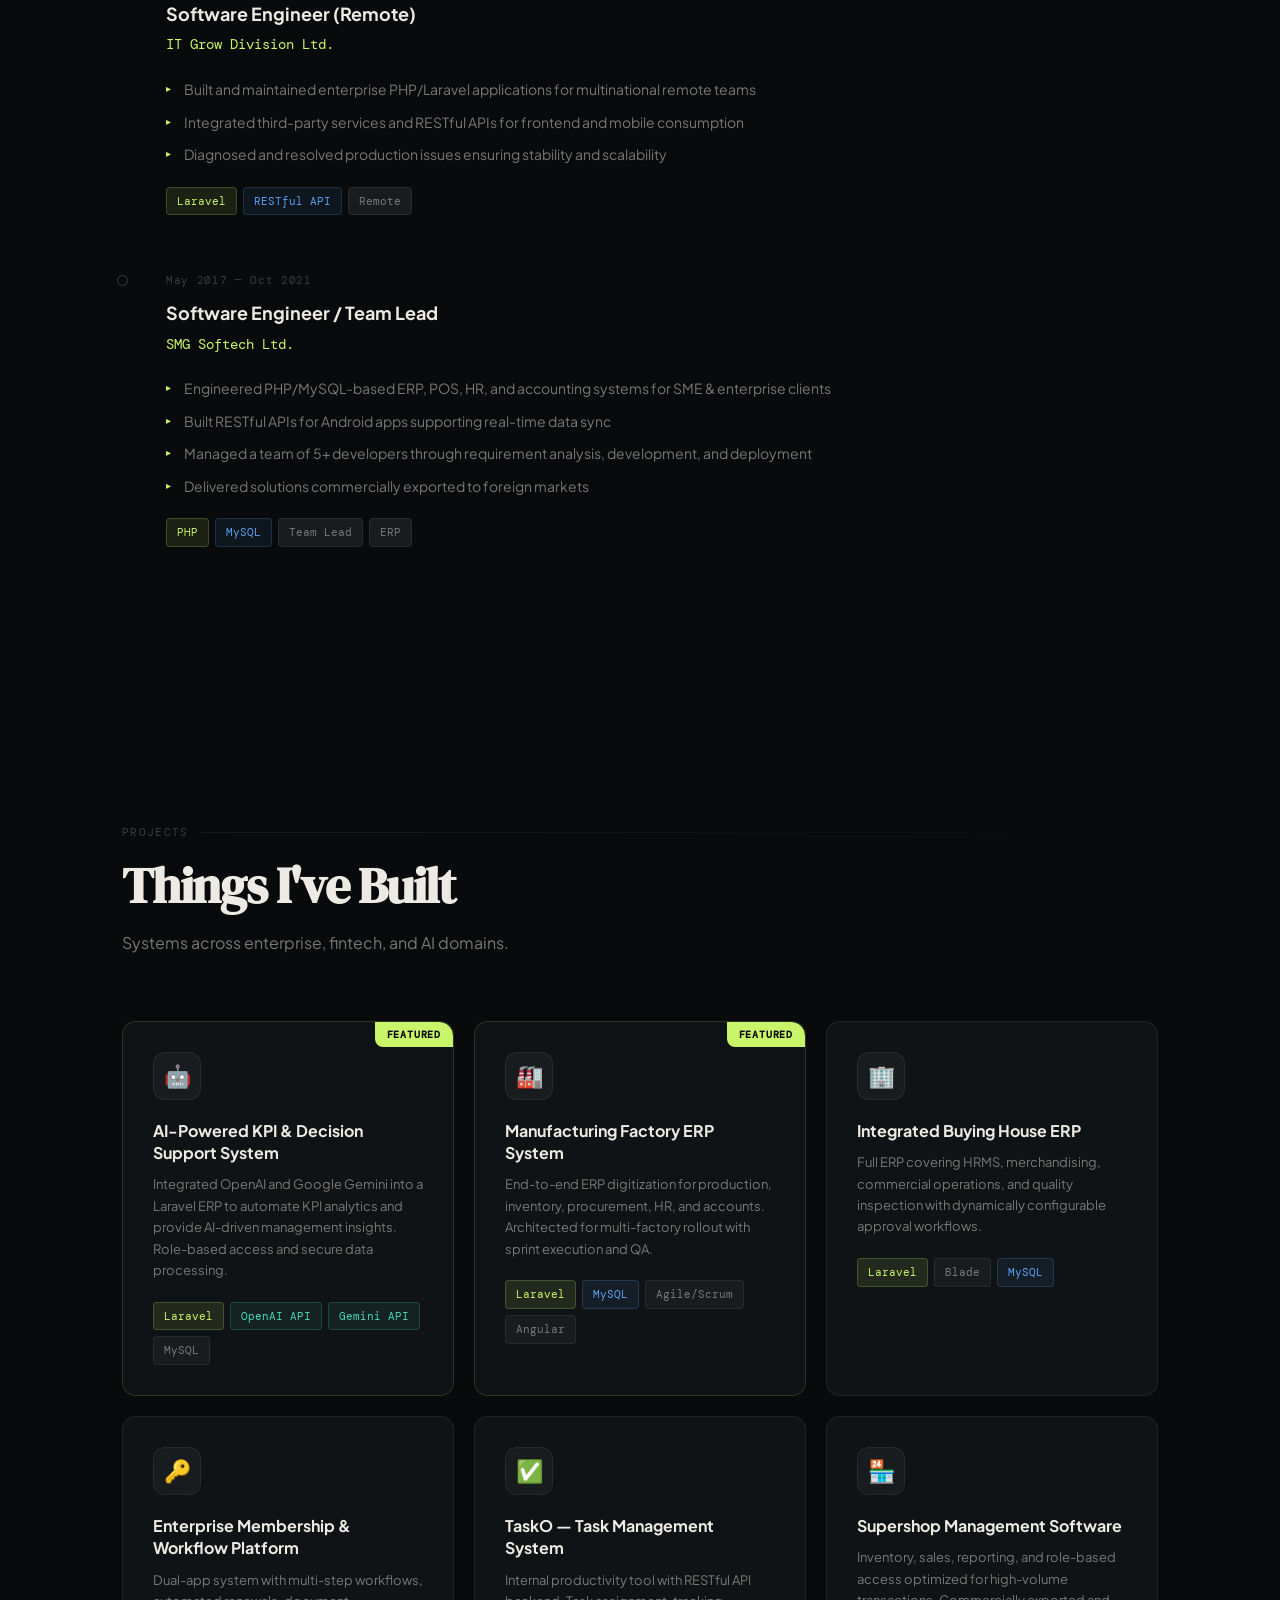
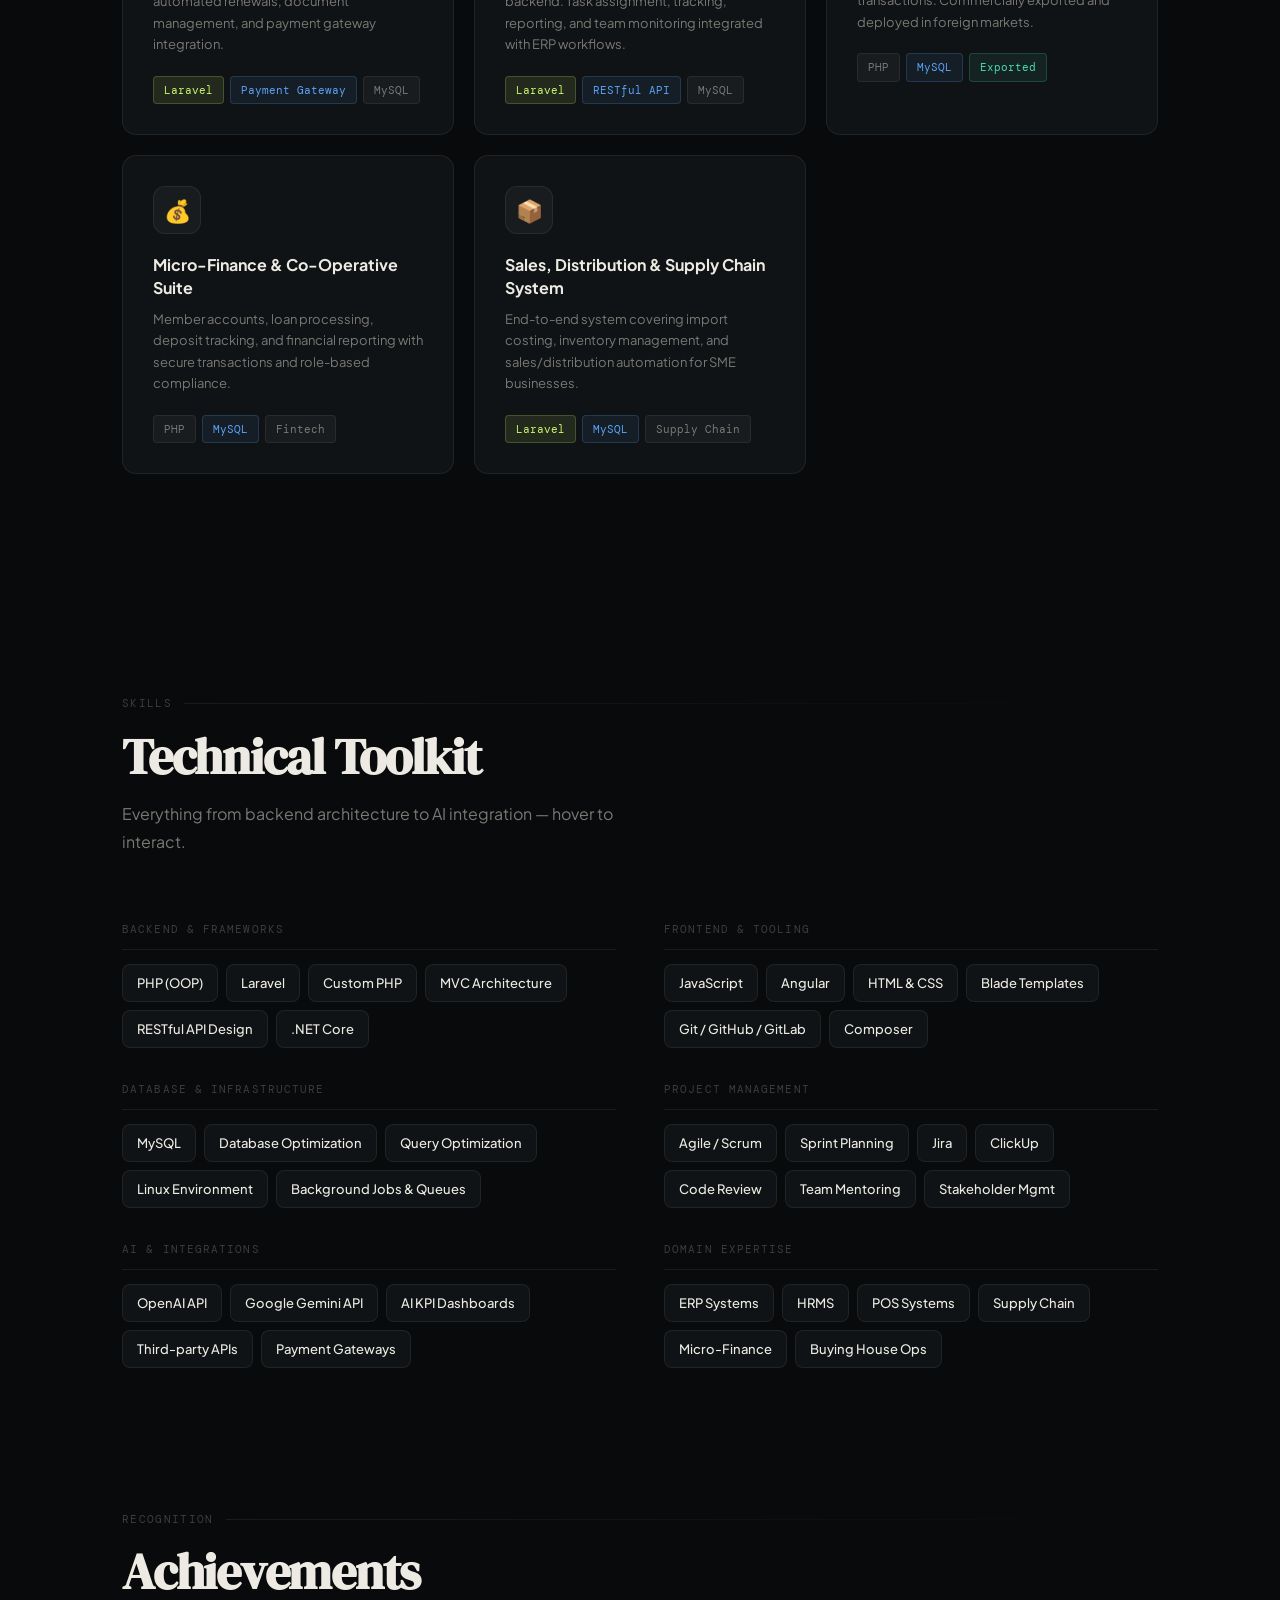
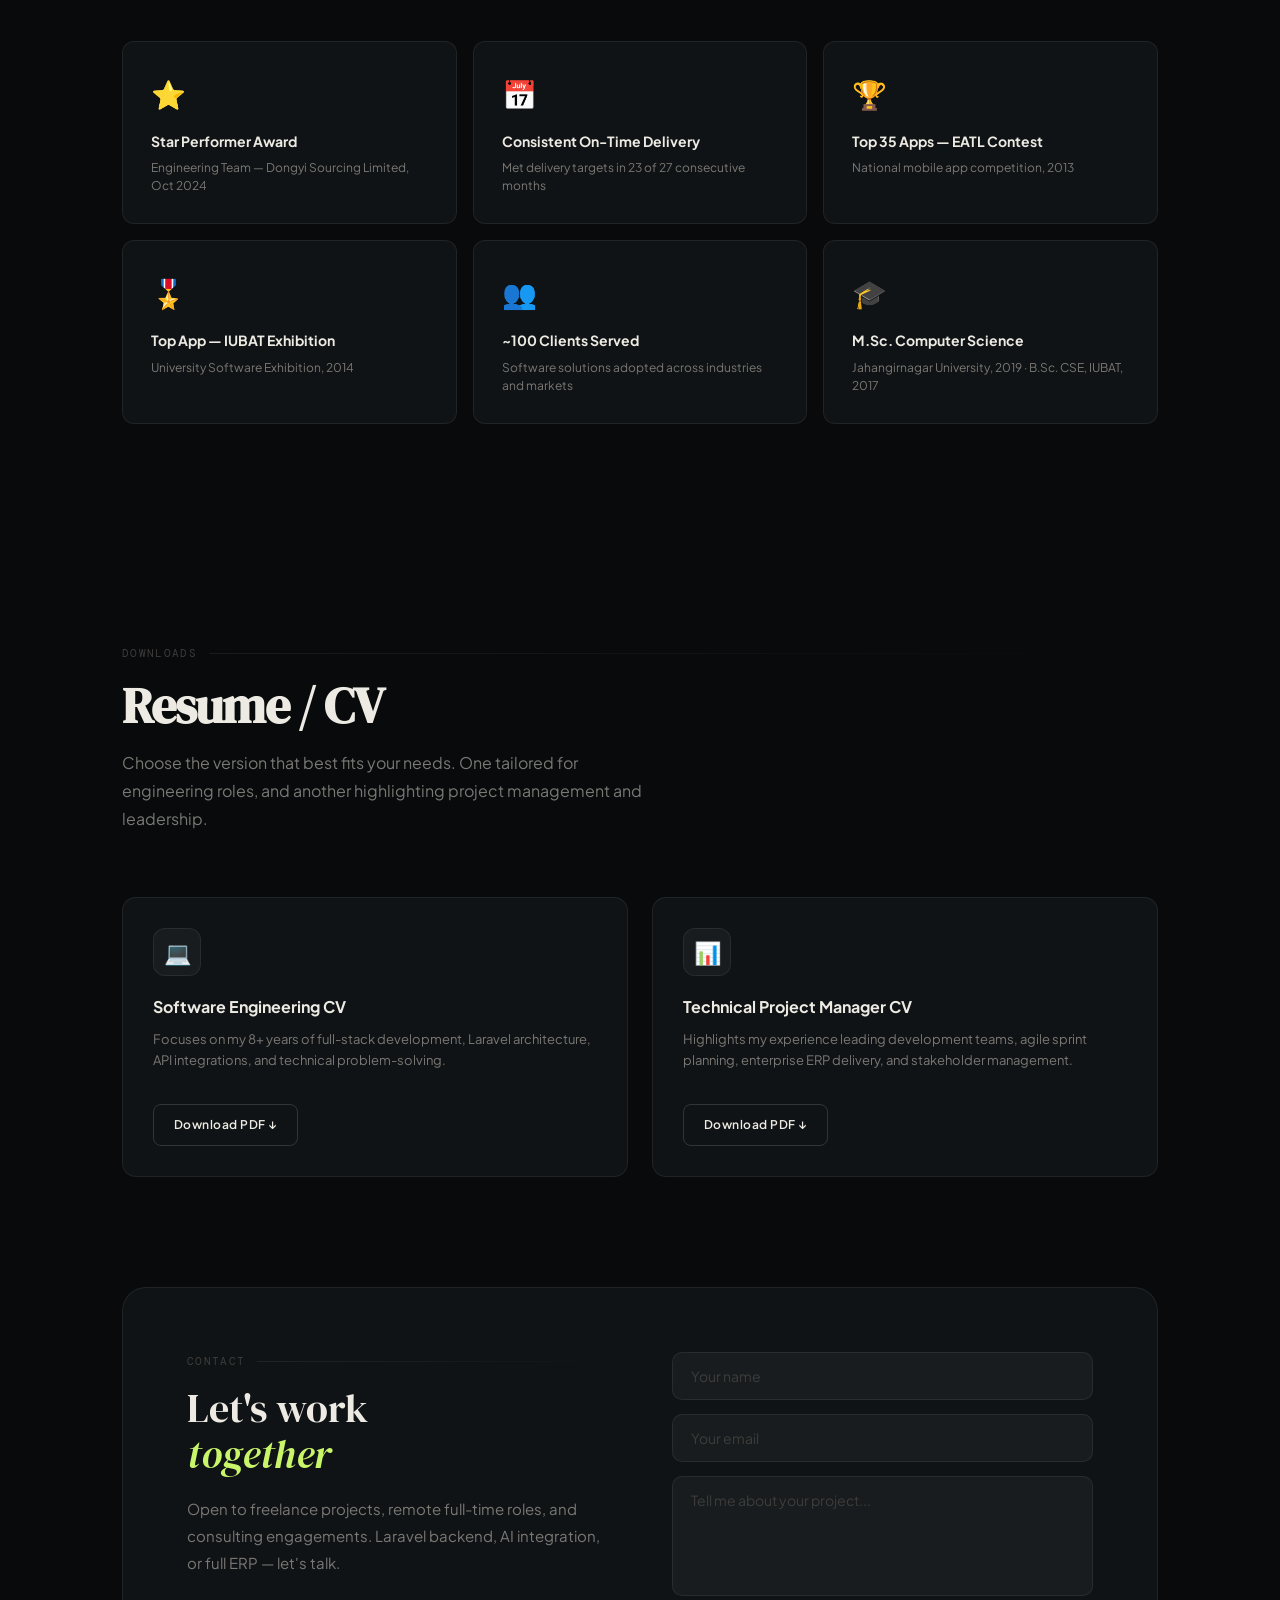
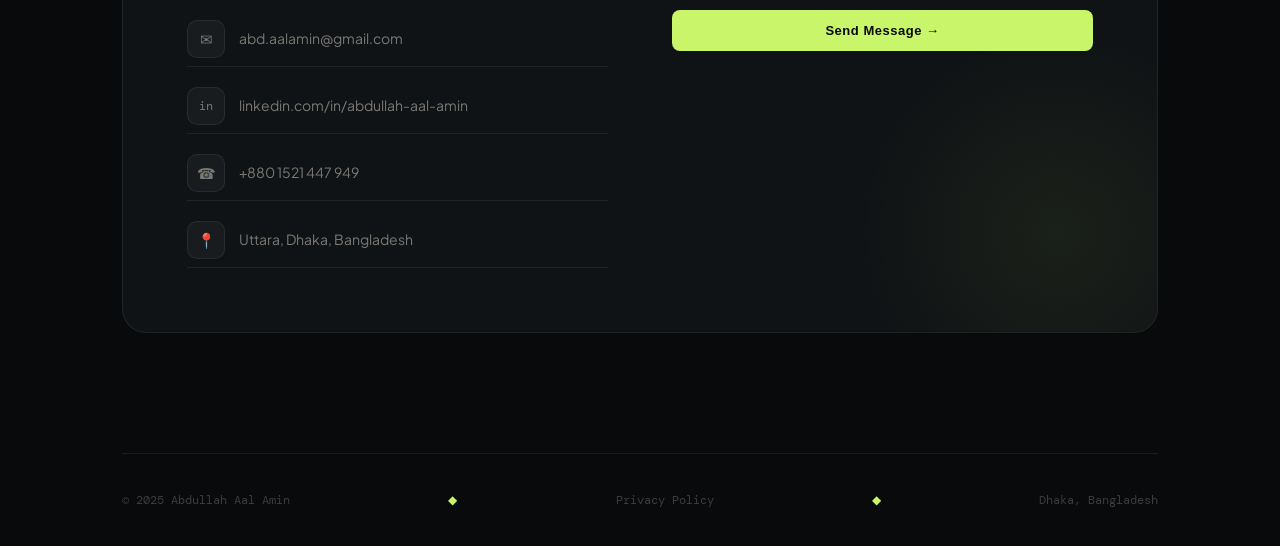
==== commit 8360767f: "updated contents" ====
--- a/portfolio.html
+++ b/portfolio.html
@@ -3,196 +3,11 @@
 <head>
 <meta charset="UTF-8">
 <meta name="viewport" content="width=device-width, initial-scale=1.0">
-<title>Abdullah Aal Amin — Full Stack Laravel Developer</title>
+<title>Abdullah Aal Amin — Software Engineer & Technical Project Manager</title>
 <link rel="preconnect" href="https://fonts.googleapis.com">
 <link rel="preconnect" href="https://fonts.gstatic.com" crossorigin>
 <link href="https://fonts.googleapis.com/css2?family=DM+Serif+Display:ital@0;1&family=DM+Mono:wght@400;500&family=Plus+Jakarta+Sans:wght@300;400;500;600;700&display=swap" rel="stylesheet">
-<style>
-*,*::before,*::after{box-sizing:border-box;margin:0;padding:0}
-:root{
-  --bg:#080a0b;--sur:#101315;--sur2:#181c1f;
-  --b:rgba(255,255,255,.07);--bh:rgba(255,255,255,.14);
-  --tx:#eceae3;--mu:#7a7874;--di:#3e3d3b;
-  --ac:#c8f56a;--a10:rgba(200,245,106,.10);--a20:rgba(200,245,106,.20);
-  --bl:#5ba3f5;--tl:#4ad9b0;--pk:#f06292;--am:#f5c842;
-  --fd:'DM Serif Display',serif;--fb:'Plus Jakarta Sans',sans-serif;--fm:'DM Mono',monospace;
-}
-html{scroll-behavior:smooth}
-body{background:var(--bg);color:var(--tx);font-family:var(--fb);font-size:15px;line-height:1.7;-webkit-font-smoothing:antialiased;overflow-x:hidden;cursor:none}
-::-webkit-scrollbar{width:3px}::-webkit-scrollbar-thumb{background:rgba(200,245,106,.3);border-radius:2px}
-
-/* cursor */
-#cur{position:fixed;width:10px;height:10px;background:var(--ac);border-radius:50%;pointer-events:none;z-index:9999;transform:translate(-50%,-50%);mix-blend-mode:difference;transition:width .2s,height .2s}
-#cur-r{position:fixed;width:38px;height:38px;border:1px solid rgba(200,245,106,.35);border-radius:50%;pointer-events:none;z-index:9998;transform:translate(-50%,-50%);transition:width .3s,height .3s,opacity .3s}
-a:hover~#cur,button:hover~#cur{width:22px;height:22px}
-
-/* canvas */
-#bgc{position:fixed;inset:0;z-index:0;pointer-events:none}
-
-/* layout */
-.wrap{position:relative;z-index:2}
-.container{max-width:1100px;margin:0 auto;padding:0 32px}
-
-/* nav */
-nav{position:fixed;top:0;left:0;right:0;z-index:200;padding:18px 0;transition:all .4s}
-nav.sc{background:rgba(8,10,11,.82);backdrop-filter:blur(24px);border-bottom:1px solid var(--b)}
-nav .in{max-width:1100px;margin:0 auto;padding:0 32px;display:flex;align-items:center;justify-content:space-between}
-.nlogo{font-family:var(--fm);font-size:13px;color:var(--ac);text-decoration:none;letter-spacing:.05em}
-.nlogo::after{content:'_';animation:blink 1.1s step-end infinite}
-@keyframes blink{50%{opacity:0}}
-.nlinks{display:flex;gap:32px;list-style:none}
-.nlinks a{color:var(--mu);text-decoration:none;font-size:13px;font-weight:500;letter-spacing:.04em;transition:color .2s;position:relative}
-.nlinks a::after{content:'';position:absolute;bottom:-2px;left:0;width:0;height:1px;background:var(--ac);transition:width .3s}
-.nlinks a:hover{color:var(--tx)}
-.nlinks a:hover::after{width:100%}
-
-/* hero */
-#hero{min-height:100vh;display:flex;align-items:center;padding:140px 0 100px;position:relative;overflow:hidden}
-.h-glow{position:absolute;top:15%;left:50%;transform:translateX(-50%);width:900px;height:900px;background:radial-gradient(ellipse,rgba(200,245,106,.035) 0%,transparent 60%);pointer-events:none;animation:pglow 5s ease-in-out infinite}
-@keyframes pglow{0%,100%{opacity:.7;transform:translateX(-50%) scale(1)}50%{opacity:1;transform:translateX(-50%) scale(1.06)}}
-.h-grid{display:grid;grid-template-columns:1fr 1fr;gap:80px;align-items:center}
-
-.eyebrow{display:inline-flex;align-items:center;gap:10px;font-family:var(--fm);font-size:11px;color:var(--ac);letter-spacing:.12em;text-transform:uppercase;margin-bottom:28px;opacity:0;animation:sil .7s .2s ease forwards}
-.edot{width:6px;height:6px;border-radius:50%;background:var(--ac);animation:dp 2s ease-in-out infinite;flex-shrink:0}
-@keyframes dp{0%,100%{box-shadow:0 0 0 0 rgba(200,245,106,.5)}50%{box-shadow:0 0 0 7px rgba(200,245,106,0)}}
-
-h1{font-family:var(--fd);font-size:clamp(44px,5.5vw,72px);line-height:1.04;letter-spacing:-.025em;margin-bottom:24px;opacity:0;animation:sil .8s .35s ease forwards}
-h1 em{font-style:italic;color:var(--ac);position:relative}
-h1 em::after{content:'';position:absolute;bottom:4px;left:0;right:0;height:2px;background:linear-gradient(90deg,var(--ac),transparent);transform:scaleX(0);transform-origin:left;animation:udraw 1s 1.3s ease forwards}
-@keyframes udraw{to{transform:scaleX(1)}}
-
-.tw-wrap{font-family:var(--fm);font-size:13px;color:var(--ac);min-height:24px;margin-bottom:10px;opacity:0;animation:fi .5s .55s forwards}
-.hero-desc{color:var(--mu);font-size:16px;line-height:1.8;margin-bottom:44px;max-width:460px;opacity:0;animation:sil .7s .65s ease forwards}
-.hctas{display:flex;gap:12px;flex-wrap:wrap;opacity:0;animation:sil .7s .8s ease forwards}
-
-.btn{display:inline-flex;align-items:center;gap:8px;padding:13px 26px;border-radius:8px;font-size:13px;font-weight:600;letter-spacing:.04em;text-decoration:none;cursor:none;border:none;transition:all .25s;white-space:nowrap}
-.btn-p{background:var(--ac);color:#080a0b;position:relative;overflow:hidden}
-.btn-p::before{content:'';position:absolute;inset:0;background:linear-gradient(135deg,rgba(255,255,255,.2),transparent);opacity:0;transition:opacity .3s}
-.btn-p:hover::before{opacity:1}
-.btn-p:hover{transform:translateY(-2px);box-shadow:0 14px 40px rgba(200,245,106,.3)}
-.btn-g{background:transparent;color:var(--tx);border:1px solid var(--bh)}
-.btn-g:hover{border-color:var(--ac);color:var(--ac);box-shadow:0 0 20px rgba(200,245,106,.1)}
-
-/* hero card */
-.hcard{background:var(--sur);border:1px solid var(--b);border-radius:20px;padding:36px;position:relative;overflow:hidden;opacity:0;animation:sir .9s .5s ease forwards;transition:transform .15s ease-out}
-.hcard-glow{position:absolute;inset:0;background:radial-gradient(circle at var(--mx,50%) var(--my,40%),rgba(200,245,106,.09) 0%,transparent 55%);pointer-events:none;opacity:0;transition:opacity .4s}
-.hcard:hover .hcard-glow{opacity:1}
-.sgrid{display:grid;grid-template-columns:1fr 1fr;gap:24px;margin-bottom:32px}
-.snum{font-family:var(--fd);font-size:42px;color:var(--tx);line-height:1;margin-bottom:4px}
-.snum span{color:var(--ac)}
-.slbl{font-size:11px;color:var(--mu);font-weight:600;letter-spacing:.06em;text-transform:uppercase}
-.tbs{display:flex;flex-wrap:wrap;gap:7px}
-.badge{font-family:var(--fm);font-size:11px;padding:4px 10px;border-radius:4px;background:var(--sur2);color:var(--mu);border:1px solid var(--b);transition:all .2s;cursor:none}
-.badge:hover{border-color:var(--bh);color:var(--tx)}
-.badge.ac{color:var(--ac);border-color:var(--a20);background:var(--a10)}
-.badge.bl{color:var(--bl);border-color:rgba(91,163,245,.2);background:rgba(91,163,245,.08)}
-.badge.tl{color:var(--tl);border-color:rgba(74,217,176,.2);background:rgba(74,217,176,.08)}
-
-/* scroll indicator */
-.scroll-ind{position:absolute;bottom:40px;left:50%;transform:translateX(-50%);display:flex;flex-direction:column;align-items:center;gap:8px;opacity:0;animation:fi 1s 1.6s forwards}
-.scroll-line{width:1px;height:56px;background:linear-gradient(to bottom,var(--ac),transparent);transform-origin:top;animation:sdrop 2.2s ease-in-out infinite}
-@keyframes sdrop{0%{transform:scaleY(0);transform-origin:top}50%{transform:scaleY(1);transform-origin:top}51%{transform:scaleY(1);transform-origin:bottom}100%{transform:scaleY(0);transform-origin:bottom}}
-.scroll-txt{font-family:var(--fm);font-size:10px;color:var(--di);letter-spacing:.12em;text-transform:uppercase}
-
-/* sections */
-section{padding:110px 0}
-.slabel{display:flex;align-items:center;gap:12px;font-family:var(--fm);font-size:11px;color:var(--di);letter-spacing:.12em;text-transform:uppercase;margin-bottom:16px}
-.slabel::after{content:'';flex:1;height:1px;background:linear-gradient(90deg,var(--b),transparent)}
-h2{font-family:var(--fd);font-size:clamp(30px,4vw,50px);line-height:1.1;letter-spacing:-.025em;margin-bottom:16px}
-.sdesc{color:var(--mu);font-size:16px;max-width:540px;margin-bottom:64px;line-height:1.75}
-
-/* timeline */
-.tline{position:relative}
-.tline-bar{position:absolute;left:0;top:0;width:1px;background:linear-gradient(to bottom,var(--ac),rgba(200,245,106,.1));height:0;transition:height 1.2s ease}
-.tlitem{padding:0 0 56px 44px;position:relative}
-.tldot{position:absolute;left:-5px;top:4px;width:11px;height:11px;border-radius:50%;background:var(--bg);border:1.5px solid var(--di);transition:all .4s;z-index:2}
-.tlitem:hover .tldot{border-color:var(--ac);background:var(--ac);box-shadow:0 0 18px rgba(200,245,106,.5)}
-.tldate{font-family:var(--fm);font-size:11px;color:var(--di);letter-spacing:.06em;margin-bottom:8px}
-.tlrole{font-size:18px;font-weight:700;color:var(--tx);margin-bottom:4px}
-.tlco{font-size:14px;color:var(--ac);margin-bottom:16px;font-family:var(--fm)}
-.tldesc{color:var(--mu);font-size:14px;line-height:1.75}
-.tldesc ul{list-style:none}
-.tldesc li{padding:4px 0 4px 18px;position:relative}
-.tldesc li::before{content:'▸';position:absolute;left:0;color:var(--ac);font-size:10px;top:7px}
-.tltags{display:flex;flex-wrap:wrap;gap:6px;margin-top:16px}
-
-/* projects */
-.pgrid{display:grid;grid-template-columns:repeat(auto-fill,minmax(330px,1fr));gap:20px}
-.pcard{background:var(--sur);border:1px solid var(--b);border-radius:14px;padding:30px;position:relative;overflow:hidden;cursor:none;transition:border-color .3s}
-.pcard::before{content:'';position:absolute;inset:0;background:radial-gradient(circle at var(--mx,50%) var(--my,50%),rgba(200,245,106,.07) 0%,transparent 55%);opacity:0;transition:opacity .3s;pointer-events:none}
-.pcard:hover::before{opacity:1}
-.pcard:hover{border-color:var(--bh)}
-.pcard.feat{border-color:rgba(200,245,106,.15)}
-.flbl{position:absolute;top:0;right:0;background:var(--ac);color:#080a0b;font-family:var(--fm);font-size:10px;font-weight:700;padding:4px 12px;border-radius:0 14px 0 8px;letter-spacing:.08em;text-transform:uppercase}
-.picon{width:48px;height:48px;border-radius:12px;display:flex;align-items:center;justify-content:center;font-size:22px;margin-bottom:20px;background:var(--sur2);border:1px solid var(--b)}
-.ptitle{font-size:16px;font-weight:700;margin-bottom:10px;line-height:1.4}
-.pdesc{font-size:13px;color:var(--mu);line-height:1.65;margin-bottom:20px}
-.ptags{display:flex;flex-wrap:wrap;gap:6px}
-
-/* skills */
-.sklayout{display:grid;grid-template-columns:1fr 1fr;gap:48px}
-.skgroup{margin-bottom:32px}
-.sktitle{font-family:var(--fm);font-size:11px;color:var(--di);letter-spacing:.1em;text-transform:uppercase;margin-bottom:14px;padding-bottom:10px;border-bottom:1px solid var(--b)}
-.sklist{display:flex;flex-wrap:wrap;gap:8px}
-.skchip{font-size:13px;font-weight:500;padding:7px 14px;border-radius:8px;background:var(--sur);border:1px solid var(--b);color:var(--tx);transition:all .25s;cursor:none;position:relative;overflow:hidden}
-.skchip::before{content:'';position:absolute;inset:0;background:var(--ac);transform:translateY(101%);transition:transform .25s ease;z-index:0}
-.skchip span{position:relative;z-index:1;transition:color .25s}
-.skchip:hover::before{transform:translateY(0)}
-.skchip:hover span{color:#080a0b}
-
-/* achievements */
-.agrid{display:grid;grid-template-columns:repeat(3,1fr);gap:16px}
-.acard{background:var(--sur);border:1px solid var(--b);border-radius:12px;padding:28px;transition:all .3s;cursor:none;position:relative;overflow:hidden}
-.acard::after{content:'';position:absolute;bottom:0;left:0;right:0;height:2px;background:linear-gradient(90deg,var(--ac),transparent);transform:scaleX(0);transform-origin:left;transition:transform .4s}
-.acard:hover{border-color:var(--bh);transform:translateY(-3px)}
-.acard:hover::after{transform:scaleX(1)}
-.aicon{font-size:28px;margin-bottom:12px}
-.atitle{font-size:14px;font-weight:700;margin-bottom:6px}
-.asub{font-size:12px;color:var(--mu);line-height:1.5}
-
-/* contact */
-.cwrap{background:var(--sur);border:1px solid var(--b);border-radius:24px;padding:64px;display:grid;grid-template-columns:1fr 1fr;gap:64px;position:relative;overflow:hidden}
-.cblob{position:absolute;bottom:-100px;right:-100px;width:400px;height:400px;background:radial-gradient(circle,rgba(200,245,106,.06) 0%,transparent 70%);pointer-events:none;animation:pglow 6s ease-in-out infinite}
-.ctitle{font-family:var(--fd);font-size:40px;margin-bottom:18px;line-height:1.15}
-.cdesc{color:var(--mu);font-size:15px;line-height:1.8;margin-bottom:36px}
-.clinks{display:flex;flex-direction:column;gap:12px}
-.clink{display:flex;align-items:center;gap:14px;color:var(--mu);text-decoration:none;font-size:14px;transition:all .25s;padding:8px 0;border-bottom:1px solid var(--b)}
-.clink:hover{color:var(--ac);border-bottom-color:var(--a20);padding-left:6px}
-.clico{width:38px;height:38px;border-radius:10px;background:var(--sur2);border:1px solid var(--b);display:flex;align-items:center;justify-content:center;font-size:15px;flex-shrink:0;transition:all .25s}
-.clink:hover .clico{background:var(--a10);border-color:var(--a20)}
-.cform{display:flex;flex-direction:column;gap:14px}
-.cform input,.cform textarea{width:100%;padding:14px 18px;background:var(--sur2);border:1px solid var(--b);border-radius:10px;color:var(--tx);font-family:var(--fb);font-size:14px;outline:none;transition:border-color .25s,box-shadow .25s;resize:none}
-.cform input:focus,.cform textarea:focus{border-color:var(--ac);box-shadow:0 0 0 3px rgba(200,245,106,.08)}
-.cform input::placeholder,.cform textarea::placeholder{color:var(--di)}
-
-/* footer */
-footer{padding:36px 0;border-top:1px solid var(--b);display:flex;align-items:center;justify-content:space-between;font-size:12px;color:var(--di);font-family:var(--fm)}
-
-/* reveal */
-.rv{opacity:0;transform:translateY(30px);transition:opacity .7s ease,transform .7s ease}
-.rv.on{opacity:1;transform:none}
-
-/* orbs */
-.orb{position:absolute;border-radius:50%;pointer-events:none;animation:forb var(--d,9s) ease-in-out infinite}
-@keyframes forb{0%,100%{transform:translate(0,0)}33%{transform:translate(var(--x1,20px),var(--y1,-20px))}66%{transform:translate(var(--x2,-15px),var(--y2,15px))}}
-
-/* keyframes */
-@keyframes sil{from{opacity:0;transform:translateX(-28px)}to{opacity:1;transform:none}}
-@keyframes sir{from{opacity:0;transform:translateX(28px)}to{opacity:1;transform:none}}
-@keyframes fi{from{opacity:0}to{opacity:1}}
-
-/* responsive */
-@media(max-width:768px){
-  .h-grid,.sklayout,.cwrap{grid-template-columns:1fr;gap:48px}
-  .agrid{grid-template-columns:1fr 1fr}
-  .nlinks{display:none}
-  .container{padding:0 20px}
-  footer{flex-direction:column;gap:8px;text-align:center}
-  #cur,#cur-r{display:none}
-  body{cursor:auto}
-  .btn,.badge,.skchip,.pcard,.acard,.clink{cursor:auto}
-}
-</style>
+<link rel="stylesheet" href="css/styles.css">
 </head>
 <body>
 <div id="cur"></div>
@@ -208,6 +23,7 @@
       <li><a href="#experience">Experience</a></li>
       <li><a href="#projects">Projects</a></li>
       <li><a href="#skills">Skills</a></li>
+      <li><a href="#resume">Resume</a></li>
       <li><a href="#contact">Contact</a></li>
     </ul>
   </div>
@@ -222,9 +38,9 @@
     <div class="h-grid">
       <div>
         <div class="eyebrow"><div class="edot"></div>Available for freelance &amp; remote work</div>
-        <h1>Full Stack<br><em>Laravel</em><br>Developer</h1>
+        <h1 style="font-size:clamp(40px,5vw,60px)">Software Engineer<br>&amp; <em>Project Manager</em></h1>
         <div class="tw-wrap"><span id="tw"></span><span style="color:var(--ac);animation:blink 1s step-end infinite">|</span></div>
-        <p class="hero-desc">8+ years building scalable web applications, enterprise ERPs, and AI-powered systems. Based in Dhaka — delivering for teams worldwide.</p>
+        <p class="hero-desc">8+ years engineering scalable web architectures, delivering enterprise ERPs, and leading high-performing technical teams. Based in Dhaka — delivering for teams worldwide.</p>
         <div class="hctas">
           <a href="#projects" class="btn btn-p">View Projects ↓</a>
           <a href="#contact" class="btn btn-g">Get in Touch →</a>
@@ -355,7 +171,29 @@
   </div>
 </section>
 
-<section id="contact" style="padding-bottom:120px">
+<section id="resume">
+  <div class="container">
+    <div class="slabel rv">Downloads</div>
+    <h2 class="rv">Resume / CV</h2>
+    <p class="sdesc rv">Choose the version that best fits your needs. One tailored for engineering roles, and another highlighting project management and leadership.</p>
+    <div class="dgrid">
+      <div class="pcard rv">
+        <div class="picon">💻</div>
+        <div class="ptitle">Software Engineering CV</div>
+        <div class="pdesc">Focuses on my 8+ years of full-stack development, Laravel architecture, API integrations, and technical problem-solving.</div>
+        <a href="assets/cvs/Abdullah_Aal_Amin_Laravel_CV.pdf" download class="btn btn-g" style="margin-top:12px; font-size:12px; padding:10px 20px; cursor:none;">Download PDF ↓</a>
+      </div>
+      <div class="pcard rv">
+        <div class="picon">📊</div>
+        <div class="ptitle">Technical Project Manager CV</div>
+        <div class="pdesc">Highlights my experience leading development teams, agile sprint planning, enterprise ERP delivery, and stakeholder management.</div>
+        <a href="assets/cvs/Abdullah Aal Aminn – Technical Project Manager.pdf" download class="btn btn-g" style="margin-top:12px; font-size:12px; padding:10px 20px; cursor:none;">Download PDF ↓</a>
+      </div>
+    </div>
+  </div>
+</section>
+
+<section id="contact" style="padding-bottom:120px; padding-top:0;">
   <div class="container">
     <div class="cwrap rv">
       <div class="cblob"></div>
@@ -385,9 +223,9 @@
 <div class="container">
   <footer>
     <span>© 2025 Abdullah Aal Amin</span>
-    <span style="color:var(--ac)">◆</span>
+    <span class="fsep" style="color:var(--ac)">◆</span>
     <a href="privacy-policy.html" style="color:var(--di); text-decoration:none; transition:color 0.2s;" onmouseover="this.style.color='var(--tx)'" onmouseout="this.style.color='var(--di)'">Privacy Policy</a>
-    <span style="color:var(--ac)">◆</span>
+    <span class="fsep" style="color:var(--ac)">◆</span>
     <span>Dhaka, Bangladesh</span>
   </footer>
 </div>
--- a/css/styles.css
+++ b/css/styles.css
@@ -0,0 +1,1168 @@
+/* ============================================
+   PORTFOLIO STYLES
+   Author: Abdullah Aal Amin
+   Description: Full Stack Laravel Developer Portfolio
+   ============================================ */
+
+/* ============================================
+   CSS VARIABLES
+   ============================================ */
+:root {
+  /* Background Colors */
+  --bg: #080a0b;
+  --sur: #101315;
+  --sur2: #181c1f;
+  
+  /* Border Colors */
+  --b: rgba(255, 255, 255, 0.07);
+  --bh: rgba(255, 255, 255, 0.14);
+  
+  /* Text Colors */
+  --tx: #eceae3;
+  --mu: #7a7874;
+  --di: #3e3d3b;
+  
+  /* Accent Colors */
+  --ac: #c8f56a;
+  --a10: rgba(200, 245, 106, 0.10);
+  --a20: rgba(200, 245, 106, 0.20);
+  
+  /* Additional Colors */
+  --bl: #5ba3f5;
+  --tl: #4ad9b0;
+  --pk: #f06292;
+  --am: #f5c842;
+  
+  /* Fonts */
+  --fd: 'DM Serif Display', serif;
+  --fb: 'Plus Jakarta Sans', sans-serif;
+  --fm: 'DM Mono', monospace;
+}
+
+/* ============================================
+   RESET & BASE STYLES
+   ============================================ */
+*,
+*::before,
+*::after {
+  box-sizing: border-box;
+  margin: 0;
+  padding: 0;
+}
+
+html {
+  scroll-behavior: smooth;
+}
+
+body {
+  background: var(--bg);
+  color: var(--tx);
+  font-family: var(--fb);
+  font-size: 15px;
+  line-height: 1.7;
+  -webkit-font-smoothing: antialiased;
+  overflow-x: hidden;
+  cursor: none;
+}
+
+/* Custom Scrollbar */
+::-webkit-scrollbar {
+  width: 3px;
+}
+
+::-webkit-scrollbar-thumb {
+  background: rgba(200, 245, 106, 0.3);
+  border-radius: 2px;
+}
+
+/* ============================================
+   CUSTOM CURSOR
+   ============================================ */
+#cur {
+  position: fixed;
+  width: 10px;
+  height: 10px;
+  background: var(--ac);
+  border-radius: 50%;
+  pointer-events: none;
+  z-index: 9999;
+  transform: translate(-50%, -50%);
+  mix-blend-mode: difference;
+  transition: width 0.2s, height 0.2s;
+}
+
+#cur-r {
+  position: fixed;
+  width: 38px;
+  height: 38px;
+  border: 1px solid rgba(200, 245, 106, 0.35);
+  border-radius: 50%;
+  pointer-events: none;
+  z-index: 9998;
+  transform: translate(-50%, -50%);
+  transition: width 0.3s, height 0.3s, opacity 0.3s;
+}
+
+a:hover ~ #cur,
+button:hover ~ #cur {
+  width: 22px;
+  height: 22px;
+}
+
+/* ============================================
+   CANVAS BACKGROUND
+   ============================================ */
+#bgc {
+  position: fixed;
+  inset: 0;
+  z-index: 0;
+  pointer-events: none;
+}
+
+/* ============================================
+   LAYOUT
+   ============================================ */
+.wrap {
+  position: relative;
+  z-index: 2;
+}
+
+.container {
+  max-width: 1100px;
+  margin: 0 auto;
+  padding: 0 32px;
+}
+
+/* ============================================
+   NAVIGATION
+   ============================================ */
+nav {
+  position: fixed;
+  top: 0;
+  left: 0;
+  right: 0;
+  z-index: 200;
+  padding: 18px 0;
+  transition: all 0.4s;
+}
+
+nav.sc {
+  background: rgba(8, 10, 11, 0.82);
+  backdrop-filter: blur(24px);
+  border-bottom: 1px solid var(--b);
+}
+
+nav .in {
+  max-width: 1100px;
+  margin: 0 auto;
+  padding: 0 32px;
+  display: flex;
+  align-items: center;
+  justify-content: space-between;
+}
+
+.nlogo {
+  font-family: var(--fm);
+  font-size: 13px;
+  color: var(--ac);
+  text-decoration: none;
+  letter-spacing: 0.05em;
+}
+
+.nlogo::after {
+  content: '_';
+  animation: blink 1.1s step-end infinite;
+}
+
+.nlinks {
+  display: flex;
+  gap: 32px;
+  list-style: none;
+}
+
+.nlinks a {
+  color: var(--mu);
+  text-decoration: none;
+  font-size: 13px;
+  font-weight: 500;
+  letter-spacing: 0.04em;
+  transition: color 0.2s;
+  position: relative;
+}
+
+.nlinks a::after {
+  content: '';
+  position: absolute;
+  bottom: -2px;
+  left: 0;
+  width: 0;
+  height: 1px;
+  background: var(--ac);
+  transition: width 0.3s;
+}
+
+.nlinks a:hover {
+  color: var(--tx);
+}
+
+.nlinks a:hover::after {
+  width: 100%;
+}
+
+/* ============================================
+   HERO SECTION
+   ============================================ */
+#hero {
+  min-height: 100vh;
+  display: flex;
+  align-items: center;
+  padding: 140px 0 100px;
+  position: relative;
+  overflow: hidden;
+}
+
+.h-glow {
+  position: absolute;
+  top: 15%;
+  left: 50%;
+  transform: translateX(-50%);
+  width: 900px;
+  height: 900px;
+  background: radial-gradient(ellipse, rgba(200, 245, 106, 0.035) 0%, transparent 60%);
+  pointer-events: none;
+  animation: pglow 5s ease-in-out infinite;
+}
+
+.h-grid {
+  display: grid;
+  grid-template-columns: 1fr 1fr;
+  gap: 80px;
+  align-items: center;
+}
+
+.eyebrow {
+  display: inline-flex;
+  align-items: center;
+  gap: 10px;
+  font-family: var(--fm);
+  font-size: 11px;
+  color: var(--ac);
+  letter-spacing: 0.12em;
+  text-transform: uppercase;
+  margin-bottom: 28px;
+  opacity: 0;
+  animation: sil 0.7s 0.2s ease forwards;
+}
+
+.edot {
+  width: 6px;
+  height: 6px;
+  border-radius: 50%;
+  background: var(--ac);
+  animation: dp 2s ease-in-out infinite;
+  flex-shrink: 0;
+}
+
+h1 {
+  font-family: var(--fd);
+  font-size: clamp(44px, 5.5vw, 72px);
+  line-height: 1.04;
+  letter-spacing: -0.025em;
+  margin-bottom: 24px;
+  opacity: 0;
+  animation: sil 0.8s 0.35s ease forwards;
+}
+
+h1 em {
+  font-style: italic;
+  color: var(--ac);
+  position: relative;
+}
+
+h1 em::after {
+  content: '';
+  position: absolute;
+  bottom: 4px;
+  left: 0;
+  right: 0;
+  height: 2px;
+  background: linear-gradient(90deg, var(--ac), transparent);
+  transform: scaleX(0);
+  transform-origin: left;
+  animation: udraw 1s 1.3s ease forwards;
+}
+
+.tw-wrap {
+  font-family: var(--fm);
+  font-size: 13px;
+  color: var(--ac);
+  min-height: 24px;
+  margin-bottom: 10px;
+  opacity: 0;
+  animation: fi 0.5s 0.55s forwards;
+}
+
+.hero-desc {
+  color: var(--mu);
+  font-size: 16px;
+  line-height: 1.8;
+  margin-bottom: 44px;
+  max-width: 460px;
+  opacity: 0;
+  animation: sil 0.7s 0.65s ease forwards;
+}
+
+.hctas {
+  display: flex;
+  gap: 12px;
+  flex-wrap: wrap;
+  opacity: 0;
+  animation: sil 0.7s 0.8s ease forwards;
+}
+
+/* Buttons */
+.btn {
+  display: inline-flex;
+  align-items: center;
+  gap: 8px;
+  padding: 13px 26px;
+  border-radius: 8px;
+  font-size: 13px;
+  font-weight: 600;
+  letter-spacing: 0.04em;
+  text-decoration: none;
+  cursor: none;
+  border: none;
+  transition: all 0.25s;
+  white-space: nowrap;
+}
+
+.btn-p {
+  background: var(--ac);
+  color: #080a0b;
+  position: relative;
+  overflow: hidden;
+}
+
+.btn-p::before {
+  content: '';
+  position: absolute;
+  inset: 0;
+  background: linear-gradient(135deg, rgba(255, 255, 255, 0.2), transparent);
+  opacity: 0;
+  transition: opacity 0.3s;
+}
+
+.btn-p:hover::before {
+  opacity: 1;
+}
+
+.btn-p:hover {
+  transform: translateY(-2px);
+  box-shadow: 0 14px 40px rgba(200, 245, 106, 0.3);
+}
+
+.btn-g {
+  background: transparent;
+  color: var(--tx);
+  border: 1px solid var(--bh);
+}
+
+.btn-g:hover {
+  border-color: var(--ac);
+  color: var(--ac);
+  box-shadow: 0 0 20px rgba(200, 245, 106, 0.1);
+}
+
+/* Hero Card */
+.hcard {
+  background: var(--sur);
+  border: 1px solid var(--b);
+  border-radius: 20px;
+  padding: 36px;
+  position: relative;
+  overflow: hidden;
+  opacity: 0;
+  animation: sir 0.9s 0.5s ease forwards;
+  transition: transform 0.15s ease-out;
+}
+
+.hcard-glow {
+  position: absolute;
+  inset: 0;
+  background: radial-gradient(circle at var(--mx, 50%) var(--my, 40%), rgba(200, 245, 106, 0.09) 0%, transparent 55%);
+  pointer-events: none;
+  opacity: 0;
+  transition: opacity 0.4s;
+}
+
+.hcard:hover .hcard-glow {
+  opacity: 1;
+}
+
+.sgrid {
+  display: grid;
+  grid-template-columns: 1fr 1fr;
+  gap: 24px;
+  margin-bottom: 32px;
+}
+
+.snum {
+  font-family: var(--fd);
+  font-size: 42px;
+  color: var(--tx);
+  line-height: 1;
+  margin-bottom: 4px;
+}
+
+.snum span {
+  color: var(--ac);
+}
+
+.slbl {
+  font-size: 11px;
+  color: var(--mu);
+  font-weight: 600;
+  letter-spacing: 0.06em;
+  text-transform: uppercase;
+}
+
+.tbs {
+  display: flex;
+  flex-wrap: wrap;
+  gap: 7px;
+}
+
+.badge {
+  font-family: var(--fm);
+  font-size: 11px;
+  padding: 4px 10px;
+  border-radius: 4px;
+  background: var(--sur2);
+  color: var(--mu);
+  border: 1px solid var(--b);
+  transition: all 0.2s;
+  cursor: none;
+}
+
+.badge:hover {
+  border-color: var(--bh);
+  color: var(--tx);
+}
+
+.badge.ac {
+  color: var(--ac);
+  border-color: var(--a20);
+  background: var(--a10);
+}
+
+.badge.bl {
+  color: var(--bl);
+  border-color: rgba(91, 163, 245, 0.2);
+  background: rgba(91, 163, 245, 0.08);
+}
+
+.badge.tl {
+  color: var(--tl);
+  border-color: rgba(74, 217, 176, 0.2);
+  background: rgba(74, 217, 176, 0.08);
+}
+
+/* Scroll Indicator */
+.scroll-ind {
+  position: absolute;
+  bottom: 40px;
+  left: 50%;
+  transform: translateX(-50%);
+  display: flex;
+  flex-direction: column;
+  align-items: center;
+  gap: 8px;
+  opacity: 0;
+  animation: fi 1s 1.6s forwards;
+}
+
+.scroll-line {
+  width: 1px;
+  height: 56px;
+  background: linear-gradient(to bottom, var(--ac), transparent);
+  transform-origin: top;
+  animation: sdrop 2.2s ease-in-out infinite;
+}
+
+.scroll-txt {
+  font-family: var(--fm);
+  font-size: 10px;
+  color: var(--di);
+  letter-spacing: 0.12em;
+  text-transform: uppercase;
+}
+
+/* ============================================
+   SECTIONS
+   ============================================ */
+section {
+  padding: 110px 0;
+}
+
+.slabel {
+  display: flex;
+  align-items: center;
+  gap: 12px;
+  font-family: var(--fm);
+  font-size: 11px;
+  color: var(--di);
+  letter-spacing: 0.12em;
+  text-transform: uppercase;
+  margin-bottom: 16px;
+}
+
+.slabel::after {
+  content: '';
+  flex: 1;
+  height: 1px;
+  background: linear-gradient(90deg, var(--b), transparent);
+}
+
+h2 {
+  font-family: var(--fd);
+  font-size: clamp(30px, 4vw, 50px);
+  line-height: 1.1;
+  letter-spacing: -0.025em;
+  margin-bottom: 16px;
+}
+
+.sdesc {
+  color: var(--mu);
+  font-size: 16px;
+  max-width: 540px;
+  margin-bottom: 64px;
+  line-height: 1.75;
+}
+
+/* ============================================
+   EXPERIENCE SECTION (TIMELINE)
+   ============================================ */
+.tline {
+  position: relative;
+}
+
+.tline-bar {
+  position: absolute;
+  left: 0;
+  top: 0;
+  width: 1px;
+  background: linear-gradient(to bottom, var(--ac), rgba(200, 245, 106, 0.1));
+  height: 0;
+  transition: height 1.2s ease;
+}
+
+.tlitem {
+  padding: 0 0 56px 44px;
+  position: relative;
+}
+
+.tldot {
+  position: absolute;
+  left: -5px;
+  top: 4px;
+  width: 11px;
+  height: 11px;
+  border-radius: 50%;
+  background: var(--bg);
+  border: 1.5px solid var(--di);
+  transition: all 0.4s;
+  z-index: 2;
+}
+
+.tlitem:hover .tldot {
+  border-color: var(--ac);
+  background: var(--ac);
+  box-shadow: 0 0 18px rgba(200, 245, 106, 0.5);
+}
+
+.tldate {
+  font-family: var(--fm);
+  font-size: 11px;
+  color: var(--di);
+  letter-spacing: 0.06em;
+  margin-bottom: 8px;
+}
+
+.tlrole {
+  font-size: 18px;
+  font-weight: 700;
+  color: var(--tx);
+  margin-bottom: 4px;
+}
+
+.tlco {
+  font-size: 14px;
+  color: var(--ac);
+  margin-bottom: 16px;
+  font-family: var(--fm);
+}
+
+.tldesc {
+  color: var(--mu);
+  font-size: 14px;
+  line-height: 1.75;
+}
+
+.tldesc ul {
+  list-style: none;
+}
+
+.tldesc li {
+  padding: 4px 0 4px 18px;
+  position: relative;
+}
+
+.tldesc li::before {
+  content: '▸';
+  position: absolute;
+  left: 0;
+  color: var(--ac);
+  font-size: 10px;
+  top: 7px;
+}
+
+.tltags {
+  display: flex;
+  flex-wrap: wrap;
+  gap: 6px;
+  margin-top: 16px;
+}
+
+/* ============================================
+   PROJECTS SECTION
+   ============================================ */
+.pgrid {
+  display: grid;
+  grid-template-columns: repeat(auto-fill, minmax(min(100%, 330px), 1fr));
+  gap: 20px;
+}
+
+.dgrid {
+  display: grid;
+  grid-template-columns: repeat(auto-fit, minmax(min(100%, 300px), 1fr));
+  gap: 24px;
+}
+
+.pcard {
+  background: var(--sur);
+  border: 1px solid var(--b);
+  border-radius: 14px;
+  padding: 30px;
+  position: relative;
+  overflow: hidden;
+  cursor: none;
+  transition: border-color 0.3s;
+}
+
+.pcard::before {
+  content: '';
+  position: absolute;
+  inset: 0;
+  background: radial-gradient(circle at var(--mx, 50%) var(--my, 50%), rgba(200, 245, 106, 0.07) 0%, transparent 55%);
+  opacity: 0;
+  transition: opacity 0.3s;
+  pointer-events: none;
+}
+
+.pcard:hover::before {
+  opacity: 1;
+}
+
+.pcard:hover {
+  border-color: var(--bh);
+}
+
+.pcard.feat {
+  border-color: rgba(200, 245, 106, 0.15);
+}
+
+.flbl {
+  position: absolute;
+  top: 0;
+  right: 0;
+  background: var(--ac);
+  color: #080a0b;
+  font-family: var(--fm);
+  font-size: 10px;
+  font-weight: 700;
+  padding: 4px 12px;
+  border-radius: 0 14px 0 8px;
+  letter-spacing: 0.08em;
+  text-transform: uppercase;
+}
+
+.picon {
+  width: 48px;
+  height: 48px;
+  border-radius: 12px;
+  display: flex;
+  align-items: center;
+  justify-content: center;
+  font-size: 22px;
+  margin-bottom: 20px;
+  background: var(--sur2);
+  border: 1px solid var(--b);
+}
+
+.ptitle {
+  font-size: 16px;
+  font-weight: 700;
+  margin-bottom: 10px;
+  line-height: 1.4;
+}
+
+.pdesc {
+  font-size: 13px;
+  color: var(--mu);
+  line-height: 1.65;
+  margin-bottom: 20px;
+}
+
+.ptags {
+  display: flex;
+  flex-wrap: wrap;
+  gap: 6px;
+}
+
+/* ============================================
+   SKILLS SECTION
+   ============================================ */
+.sklayout {
+  display: grid;
+  grid-template-columns: 1fr 1fr;
+  gap: 48px;
+}
+
+.skgroup {
+  margin-bottom: 32px;
+}
+
+.sktitle {
+  font-family: var(--fm);
+  font-size: 11px;
+  color: var(--di);
+  letter-spacing: 0.1em;
+  text-transform: uppercase;
+  margin-bottom: 14px;
+  padding-bottom: 10px;
+  border-bottom: 1px solid var(--b);
+}
+
+.sklist {
+  display: flex;
+  flex-wrap: wrap;
+  gap: 8px;
+}
+
+.skchip {
+  font-size: 13px;
+  font-weight: 500;
+  padding: 7px 14px;
+  border-radius: 8px;
+  background: var(--sur);
+  border: 1px solid var(--b);
+  color: var(--tx);
+  transition: all 0.25s;
+  cursor: none;
+  position: relative;
+  overflow: hidden;
+}
+
+.skchip::before {
+  content: '';
+  position: absolute;
+  inset: 0;
+  background: var(--ac);
+  transform: translateY(101%);
+  transition: transform 0.25s ease;
+  z-index: 0;
+}
+
+.skchip span {
+  position: relative;
+  z-index: 1;
+  transition: color 0.25s;
+}
+
+.skchip:hover::before {
+  transform: translateY(0);
+}
+
+.skchip:hover span {
+  color: #080a0b;
+}
+
+/* ============================================
+   ACHIEVEMENTS SECTION
+   ============================================ */
+.agrid {
+  display: grid;
+  grid-template-columns: repeat(3, 1fr);
+  gap: 16px;
+}
+
+.acard {
+  background: var(--sur);
+  border: 1px solid var(--b);
+  border-radius: 12px;
+  padding: 28px;
+  transition: all 0.3s;
+  cursor: none;
+  position: relative;
+  overflow: hidden;
+}
+
+.acard::after {
+  content: '';
+  position: absolute;
+  bottom: 0;
+  left: 0;
+  right: 0;
+  height: 2px;
+  background: linear-gradient(90deg, var(--ac), transparent);
+  transform: scaleX(0);
+  transform-origin: left;
+  transition: transform 0.4s;
+}
+
+.acard:hover {
+  border-color: var(--bh);
+  transform: translateY(-3px);
+}
+
+.acard:hover::after {
+  transform: scaleX(1);
+}
+
+.aicon {
+  font-size: 28px;
+  margin-bottom: 12px;
+}
+
+.atitle {
+  font-size: 14px;
+  font-weight: 700;
+  margin-bottom: 6px;
+}
+
+.asub {
+  font-size: 12px;
+  color: var(--mu);
+  line-height: 1.5;
+}
+
+/* ============================================
+   CONTACT SECTION
+   ============================================ */
+.cwrap {
+  background: var(--sur);
+  border: 1px solid var(--b);
+  border-radius: 24px;
+  padding: 64px;
+  display: grid;
+  grid-template-columns: 1fr 1fr;
+  gap: 64px;
+  position: relative;
+  overflow: hidden;
+}
+
+.cblob {
+  position: absolute;
+  bottom: -100px;
+  right: -100px;
+  width: 400px;
+  height: 400px;
+  background: radial-gradient(circle, rgba(200, 245, 106, 0.06) 0%, transparent 70%);
+  pointer-events: none;
+  animation: pglow 6s ease-in-out infinite;
+}
+
+.ctitle {
+  font-family: var(--fd);
+  font-size: 40px;
+  margin-bottom: 18px;
+  line-height: 1.15;
+}
+
+.cdesc {
+  color: var(--mu);
+  font-size: 15px;
+  line-height: 1.8;
+  margin-bottom: 36px;
+}
+
+.clinks {
+  display: flex;
+  flex-direction: column;
+  gap: 12px;
+}
+
+.clink {
+  display: flex;
+  align-items: center;
+  gap: 14px;
+  color: var(--mu);
+  text-decoration: none;
+  font-size: 14px;
+  transition: all 0.25s;
+  padding: 8px 0;
+  border-bottom: 1px solid var(--b);
+}
+
+.clink:hover {
+  color: var(--ac);
+  border-bottom-color: var(--a20);
+  padding-left: 6px;
+}
+
+.clico {
+  width: 38px;
+  height: 38px;
+  border-radius: 10px;
+  background: var(--sur2);
+  border: 1px solid var(--b);
+  display: flex;
+  align-items: center;
+  justify-content: center;
+  font-size: 15px;
+  flex-shrink: 0;
+  transition: all 0.25s;
+}
+
+.clink:hover .clico {
+  background: var(--a10);
+  border-color: var(--a20);
+}
+
+.cform {
+  display: flex;
+  flex-direction: column;
+  gap: 14px;
+}
+
+.cform input,
+.cform textarea {
+  width: 100%;
+  padding: 14px 18px;
+  background: var(--sur2);
+  border: 1px solid var(--b);
+  border-radius: 10px;
+  color: var(--tx);
+  font-family: var(--fb);
+  font-size: 14px;
+  outline: none;
+  transition: border-color 0.25s, box-shadow 0.25s;
+  resize: none;
+}
+
+.cform input:focus,
+.cform textarea:focus {
+  border-color: var(--ac);
+  box-shadow: 0 0 0 3px rgba(200, 245, 106, 0.08);
+}
+
+.cform input::placeholder,
+.cform textarea::placeholder {
+  color: var(--di);
+}
+
+/* ============================================
+   FOOTER
+   ============================================ */
+footer {
+  padding: 36px 0;
+  border-top: 1px solid var(--b);
+  display: flex;
+  align-items: center;
+  justify-content: space-between;
+  font-size: 12px;
+  color: var(--di);
+  font-family: var(--fm);
+}
+
+/* ============================================
+   SCROLL REVEAL ANIMATION
+   ============================================ */
+.rv {
+  opacity: 0;
+  transform: translateY(30px);
+  transition: opacity 0.7s ease, transform 0.7s ease;
+}
+
+.rv.on {
+  opacity: 1;
+  transform: none;
+}
+
+/* ============================================
+   FLOATING ORBS
+   ============================================ */
+.orb {
+  position: absolute;
+  border-radius: 50%;
+  pointer-events: none;
+  animation: forb var(--d, 9s) ease-in-out infinite;
+}
+
+/* ============================================
+   KEYFRAMES ANIMATIONS
+   ============================================ */
+@keyframes blink {
+  50% {
+    opacity: 0;
+  }
+}
+
+@keyframes dp {
+  0%, 100% {
+    box-shadow: 0 0 0 0 rgba(200, 245, 106, 0.5);
+  }
+  50% {
+    box-shadow: 0 0 0 7px rgba(200, 245, 106, 0);
+  }
+}
+
+@keyframes pglow {
+  0%, 100% {
+    opacity: 0.7;
+    transform: translateX(-50%) scale(1);
+  }
+  50% {
+    opacity: 1;
+    transform: translateX(-50%) scale(1.06);
+  }
+}
+
+@keyframes udraw {
+  to {
+    transform: scaleX(1);
+  }
+}
+
+@keyframes sil {
+  from {
+    opacity: 0;
+    transform: translateX(-28px);
+  }
+  to {
+    opacity: 1;
+    transform: none;
+  }
+}
+
+@keyframes sir {
+  from {
+    opacity: 0;
+    transform: translateX(28px);
+  }
+  to {
+    opacity: 1;
+    transform: none;
+  }
+}
+
+@keyframes fi {
+  from {
+    opacity: 0;
+  }
+  to {
+    opacity: 1;
+  }
+}
+
+@keyframes sdrop {
+  0% {
+    transform: scaleY(0);
+    transform-origin: top;
+  }
+  50% {
+    transform: scaleY(1);
+    transform-origin: top;
+  }
+  51% {
+    transform: scaleY(1);
+    transform-origin: bottom;
+  }
+  100% {
+    transform: scaleY(0);
+    transform-origin: bottom;
+  }
+}
+
+@keyframes forb {
+  0%, 100% {
+    transform: translate(0, 0);
+  }
+  33% {
+    transform: translate(var(--x1, 20px), var(--y1, -20px));
+  }
+  66% {
+    transform: translate(var(--x2, -15px), var(--y2, 15px));
+  }
+}
+
+/* ============================================
+   RESPONSIVE DESIGN
+   ============================================ */
+@media (max-width: 768px) {
+  .h-grid,
+  .sklayout,
+  .cwrap {
+    grid-template-columns: 1fr;
+    gap: 48px;
+  }
+
+  .cwrap {
+    padding: 32px 24px;
+    gap: 32px;
+  }
+
+  .agrid {
+    grid-template-columns: 1fr 1fr;
+  }
+
+  .nlinks {
+    display: none;
+  }
+
+  .container {
+    padding: 0 20px;
+  }
+
+  footer {
+    flex-direction: row;
+    flex-wrap: wrap;
+    justify-content: center;
+    gap: 8px 16px;
+    padding: 24px 0;
+    text-align: center;
+  }
+
+  .fsep {
+    display: none;
+  }
+
+  #cur,
+  #cur-r {
+    display: none;
+  }
+
+  body {
+    cursor: auto;
+  }
+
+  .btn,
+  .badge,
+  .skchip,
+  .pcard,
+  .acard,
+  .clink {
+    cursor: auto;
+  }
+}
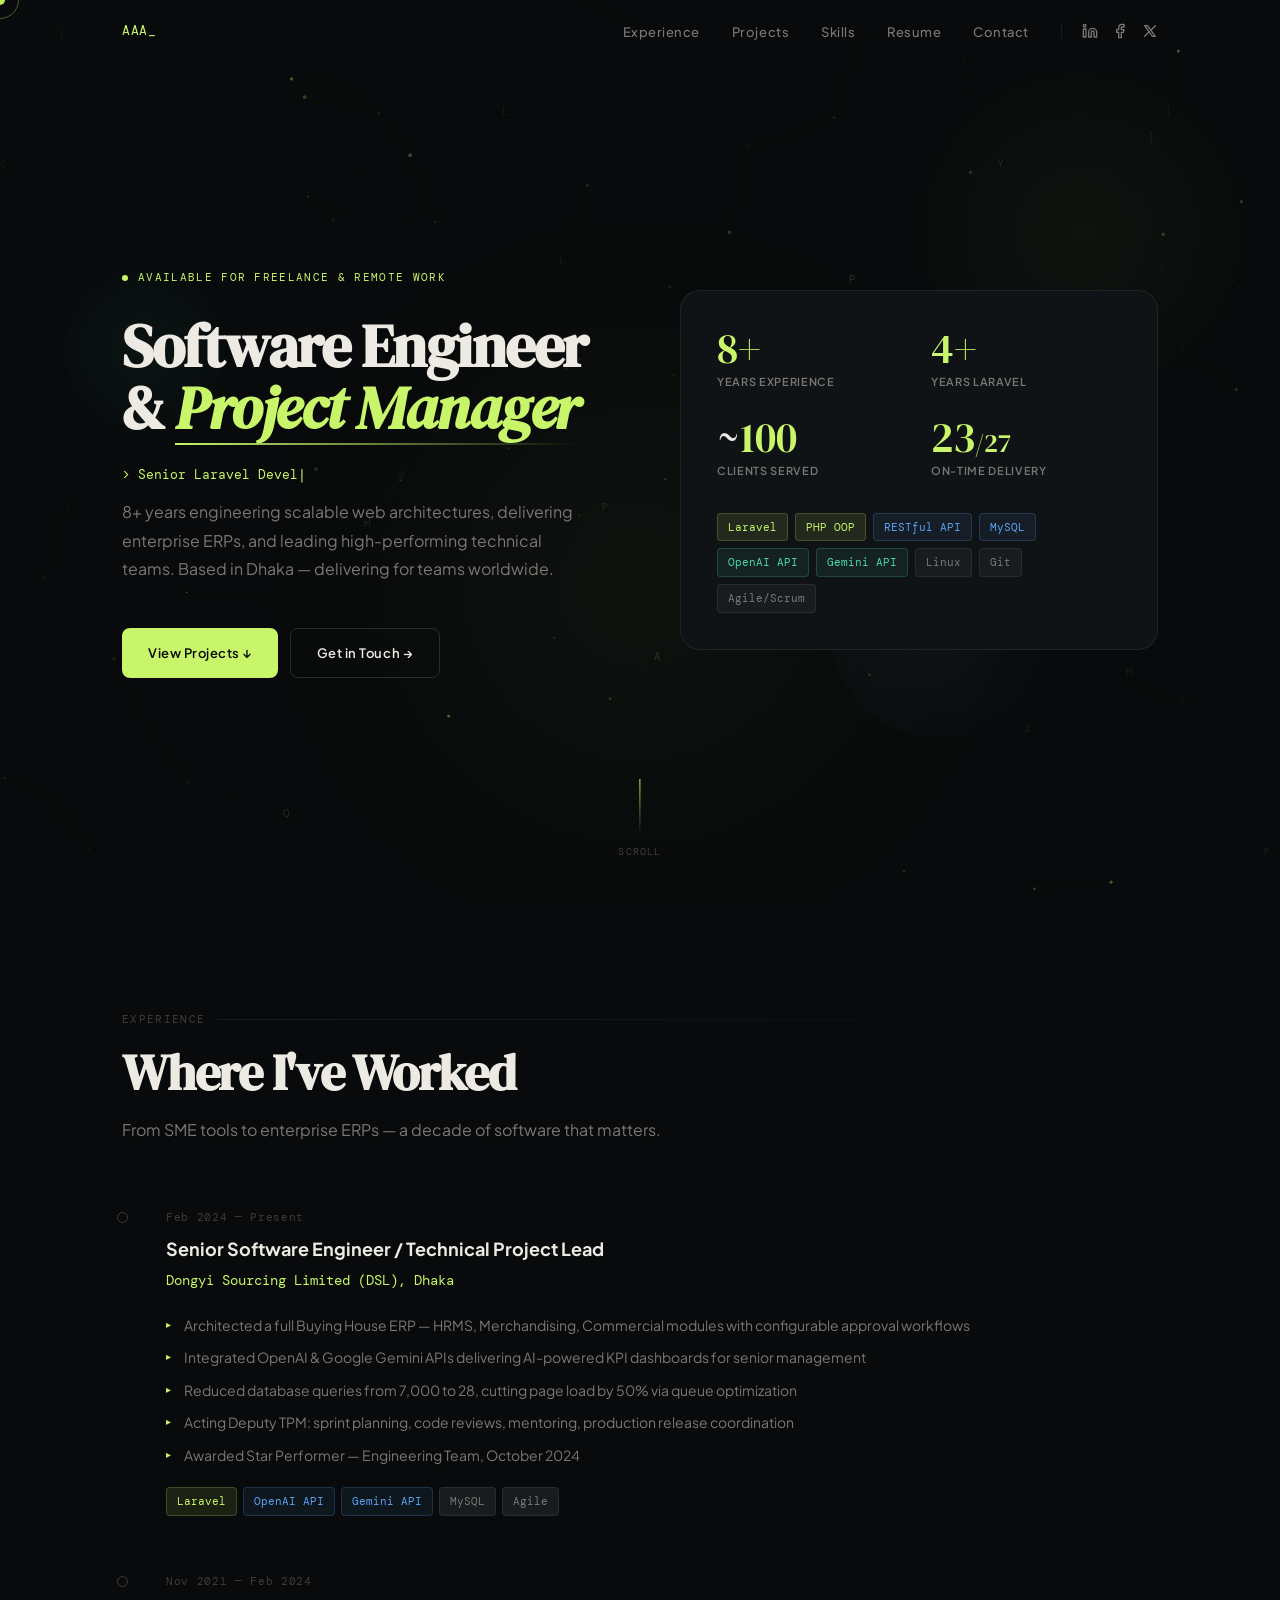
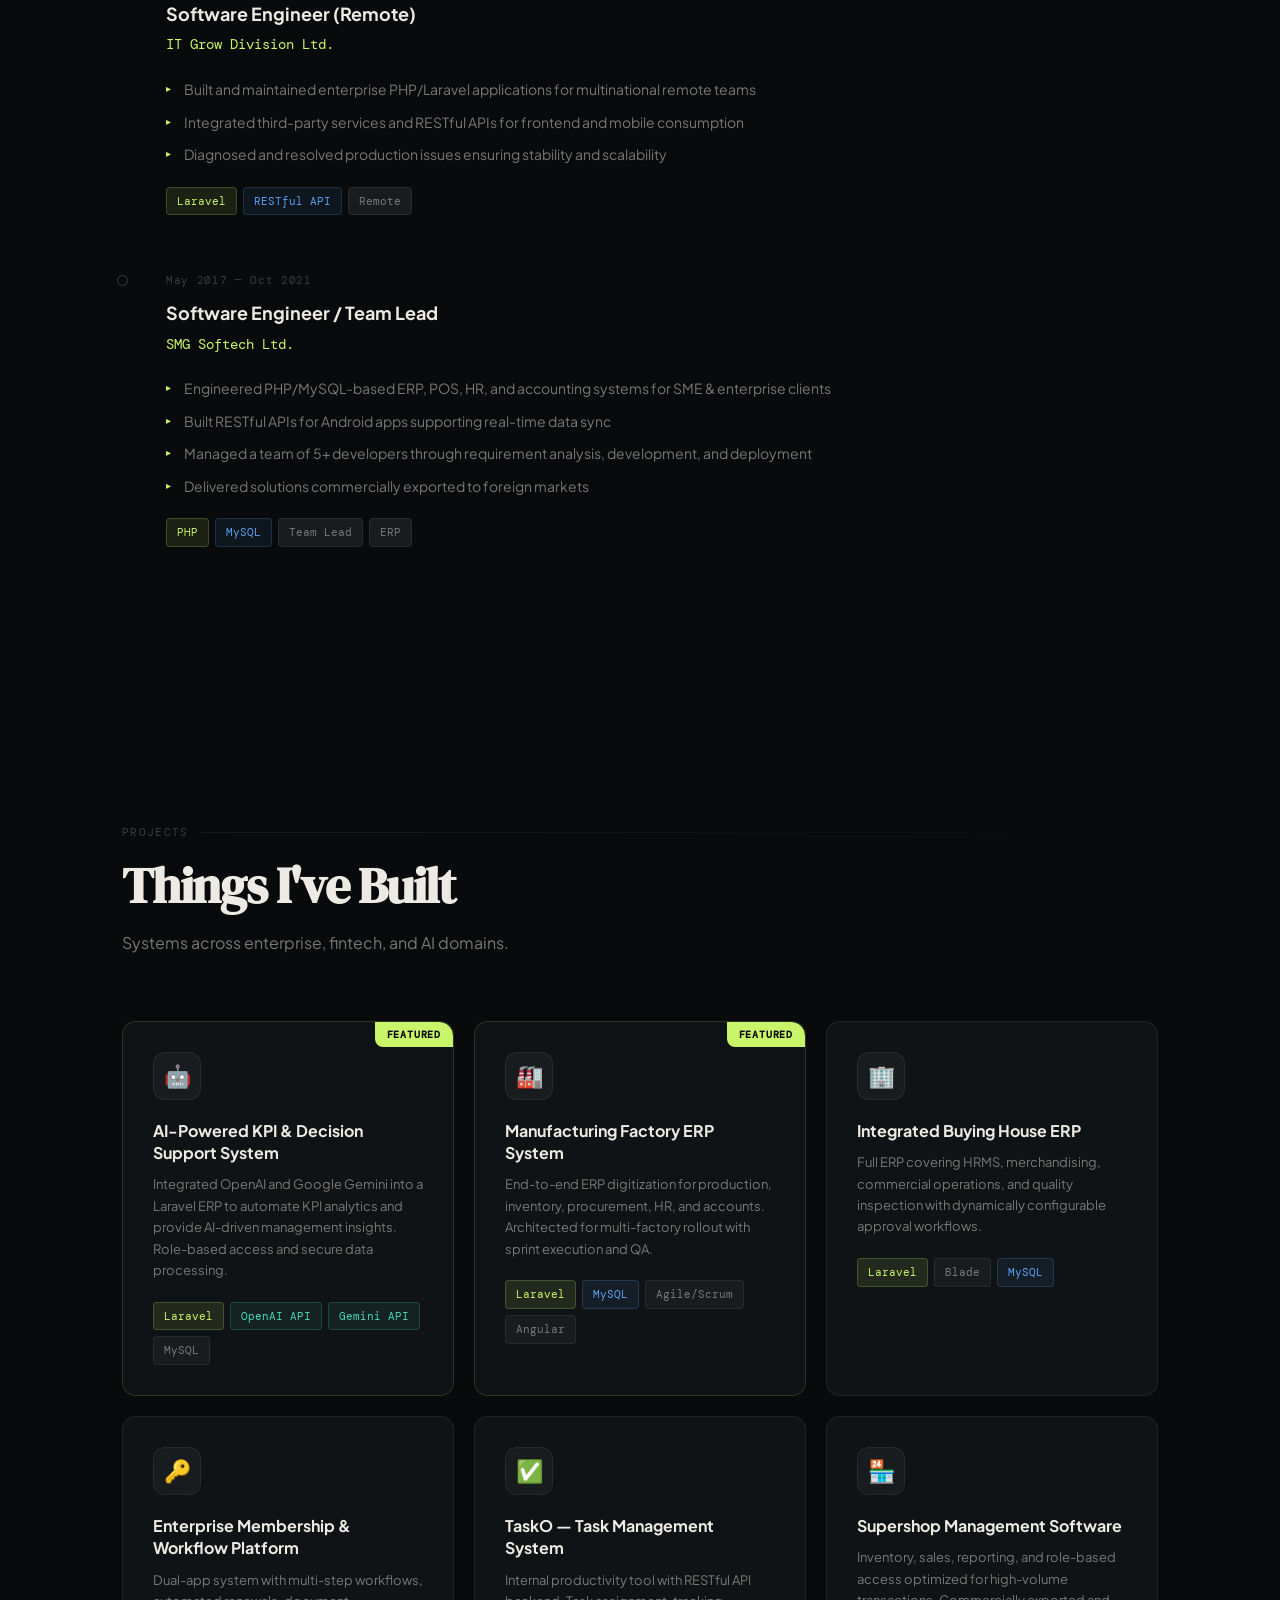
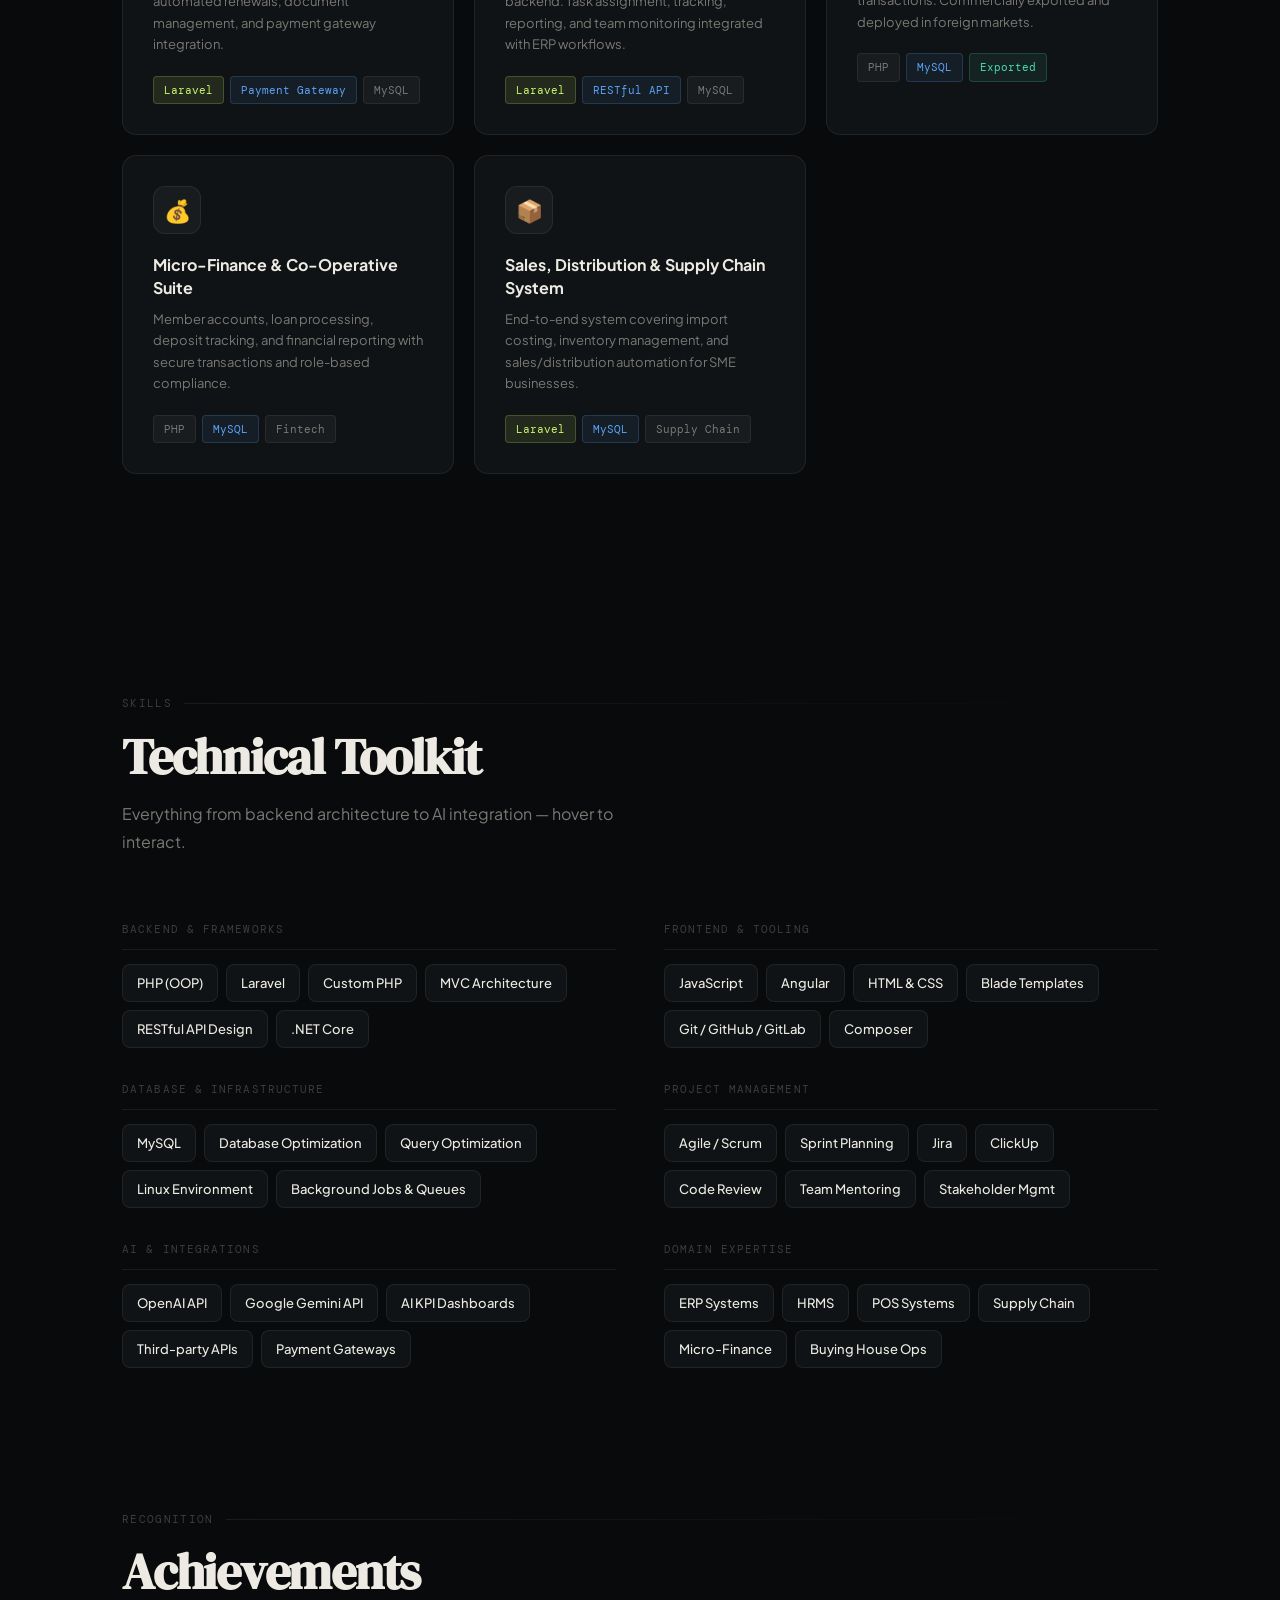
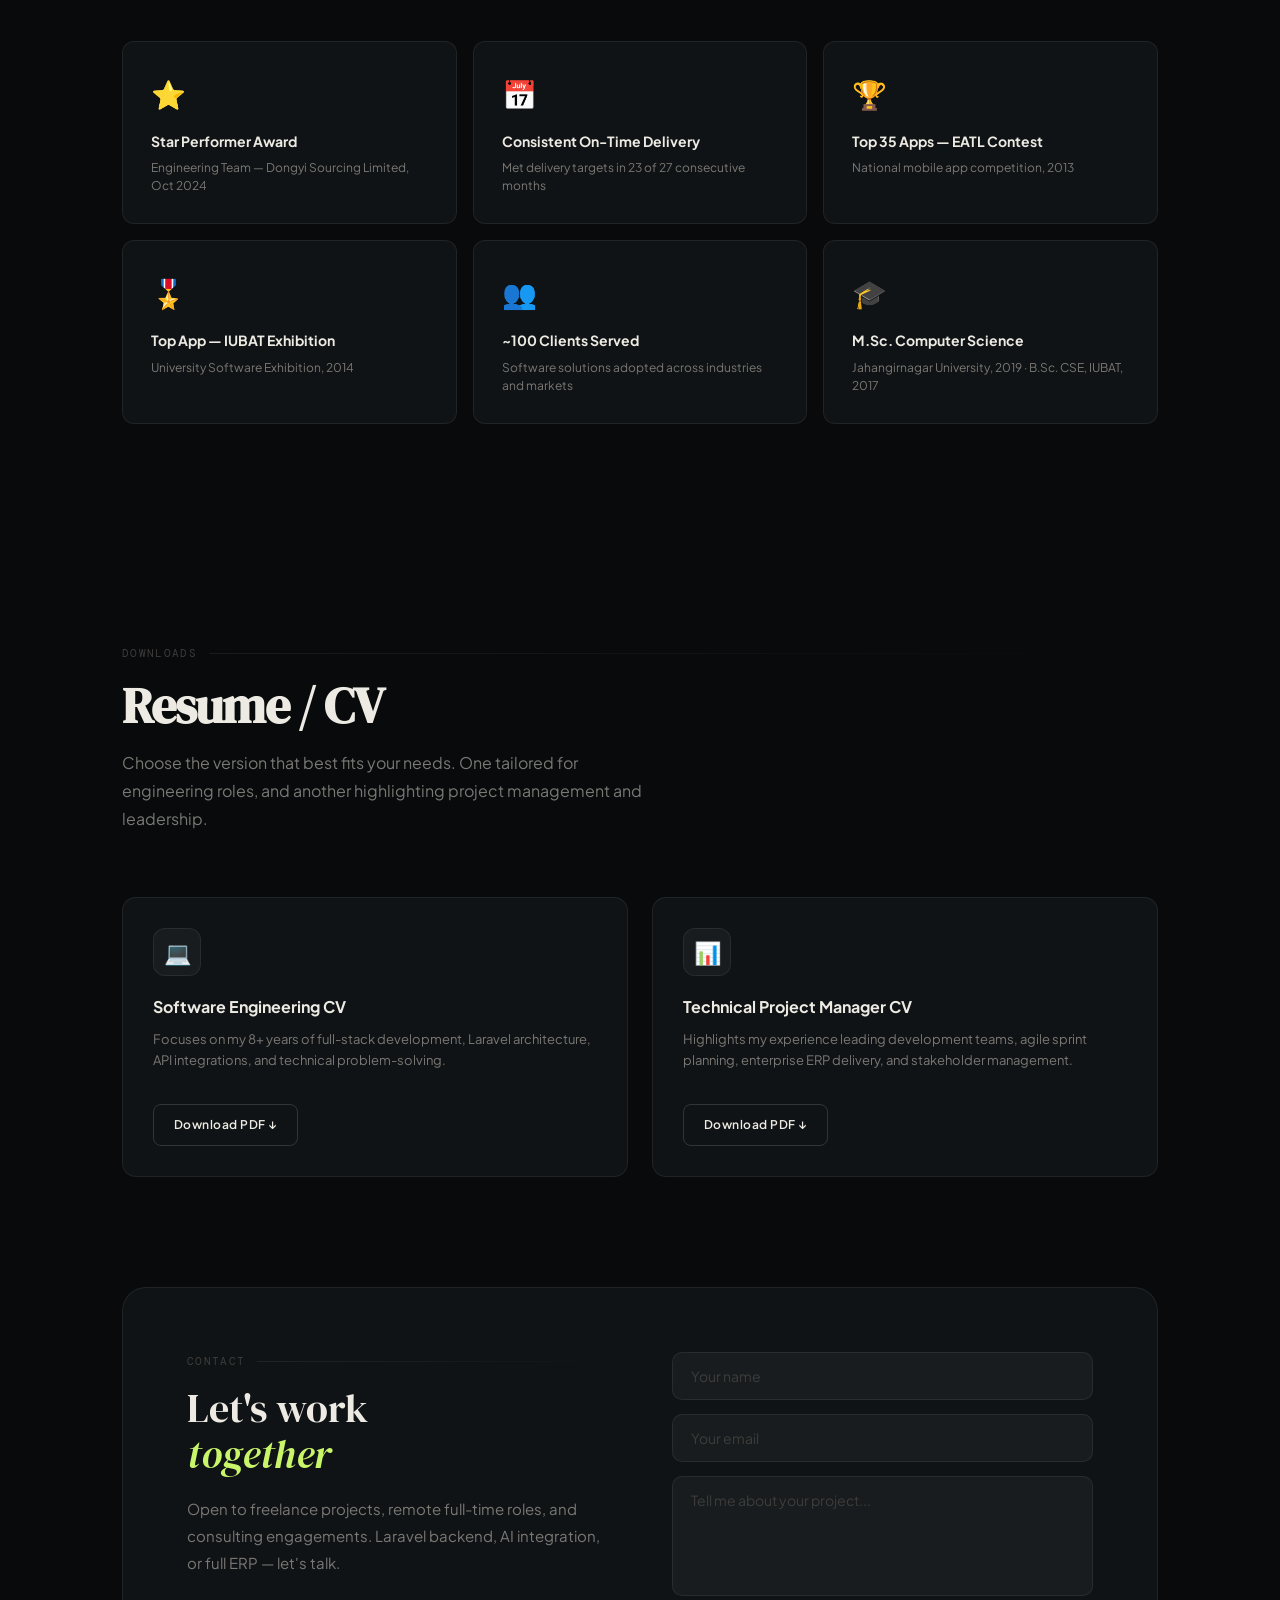
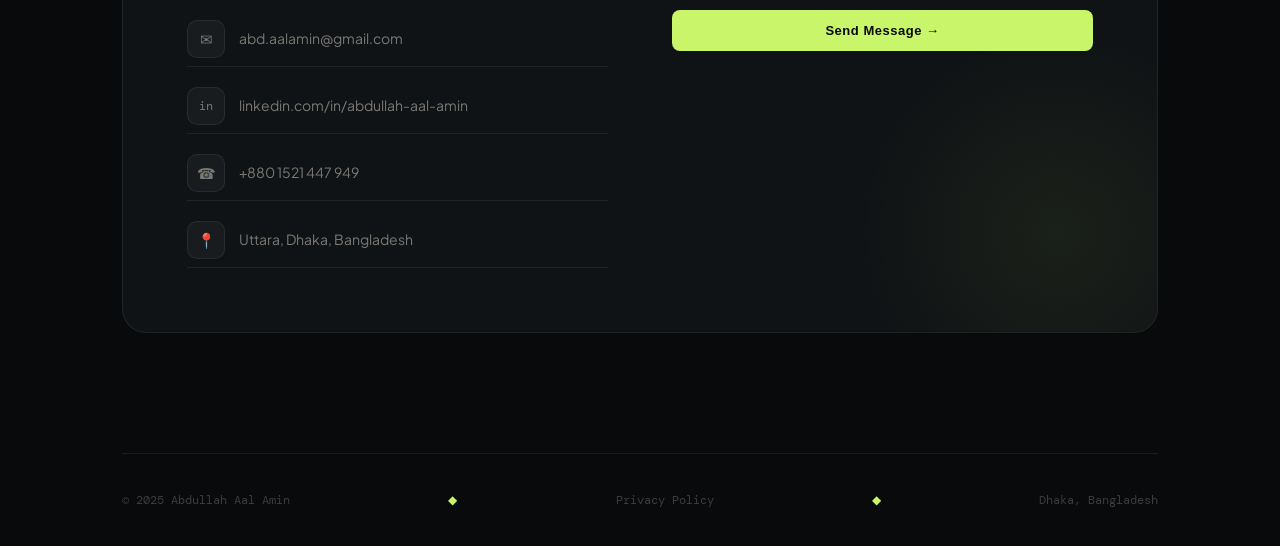
==== commit 75a10166: "Added social media share buttons" ====
--- a/portfolio.html
+++ b/portfolio.html
@@ -19,13 +19,26 @@
 <nav id="nav">
   <div class="in">
     <a href="#hero" class="nlogo">AAA</a>
-    <ul class="nlinks">
-      <li><a href="#experience">Experience</a></li>
-      <li><a href="#projects">Projects</a></li>
-      <li><a href="#skills">Skills</a></li>
-      <li><a href="#resume">Resume</a></li>
-      <li><a href="#contact">Contact</a></li>
-    </ul>
+    <div class="nav-right">
+      <ul class="nlinks">
+        <li><a href="#experience">Experience</a></li>
+        <li><a href="#projects">Projects</a></li>
+        <li><a href="#skills">Skills</a></li>
+        <li><a href="#resume">Resume</a></li>
+        <li><a href="#contact">Contact</a></li>
+      </ul>
+      <div class="social-share">
+        <a href="https://www.linkedin.com/shareArticle?mini=true&url=https://abdullah-aal-amin.com" target="_blank" class="share-icon" title="Share on LinkedIn">
+          <svg viewBox="0 0 24 24" width="16" height="16" stroke="currentColor" stroke-width="2" fill="none" stroke-linecap="round" stroke-linejoin="round"><path d="M16 8a6 6 0 0 1 6 6v7h-4v-7a2 2 0 0 0-2-2 2 2 0 0 0-2 2v7h-4v-7a6 6 0 0 1 6-6z"></path><rect x="2" y="9" width="4" height="12"></rect><circle cx="4" cy="4" r="2"></circle></svg>
+        </a>
+        <a href="https://www.facebook.com/sharer/sharer.php?u=https://abdullah-aal-amin.com" target="_blank" class="share-icon" title="Share on Facebook">
+          <svg viewBox="0 0 24 24" width="16" height="16" stroke="currentColor" stroke-width="2" fill="none" stroke-linecap="round" stroke-linejoin="round"><path d="M18 2h-3a5 5 0 0 0-5 5v3H7v4h3v8h4v-8h3l1-4h-4V7a1 1 0 0 1 1-1h3z"></path></svg>
+        </a>
+        <a href="https://twitter.com/intent/tweet?url=https://abdullah-aal-amin.com" target="_blank" class="share-icon" title="Share on X">
+          <svg viewBox="0 0 24 24" width="16" height="16" stroke="currentColor" stroke-width="2" fill="none" stroke-linecap="round" stroke-linejoin="round"><path d="M4 4l11.733 16h4.267l-11.733 -16z"></path><path d="M4 20l6.768 -6.768m2.46 -2.46l6.772 -6.772"></path></svg>
+        </a>
+      </div>
+    </div>
   </div>
 </nav>
 
--- a/css/styles.css
+++ b/css/styles.css
@@ -209,6 +209,34 @@
   width: 100%;
 }
 
+.nav-right {
+  display: flex;
+  align-items: center;
+  gap: 32px;
+}
+
+.social-share {
+  display: flex;
+  align-items: center;
+  gap: 14px;
+  border-left: 1px solid var(--b);
+  padding-left: 20px;
+}
+
+.share-icon {
+  display: flex;
+  align-items: center;
+  justify-content: center;
+  color: var(--mu);
+  transition: all 0.2s;
+  cursor: none;
+}
+
+.share-icon:hover {
+  color: var(--ac);
+  transform: translateY(-2px);
+}
+
 /* ============================================
    HERO SECTION
    ============================================ */
@@ -1131,6 +1159,11 @@
     display: none;
   }
 
+  .social-share {
+    border-left: none;
+    padding-left: 0;
+  }
+
   .container {
     padding: 0 20px;
   }
